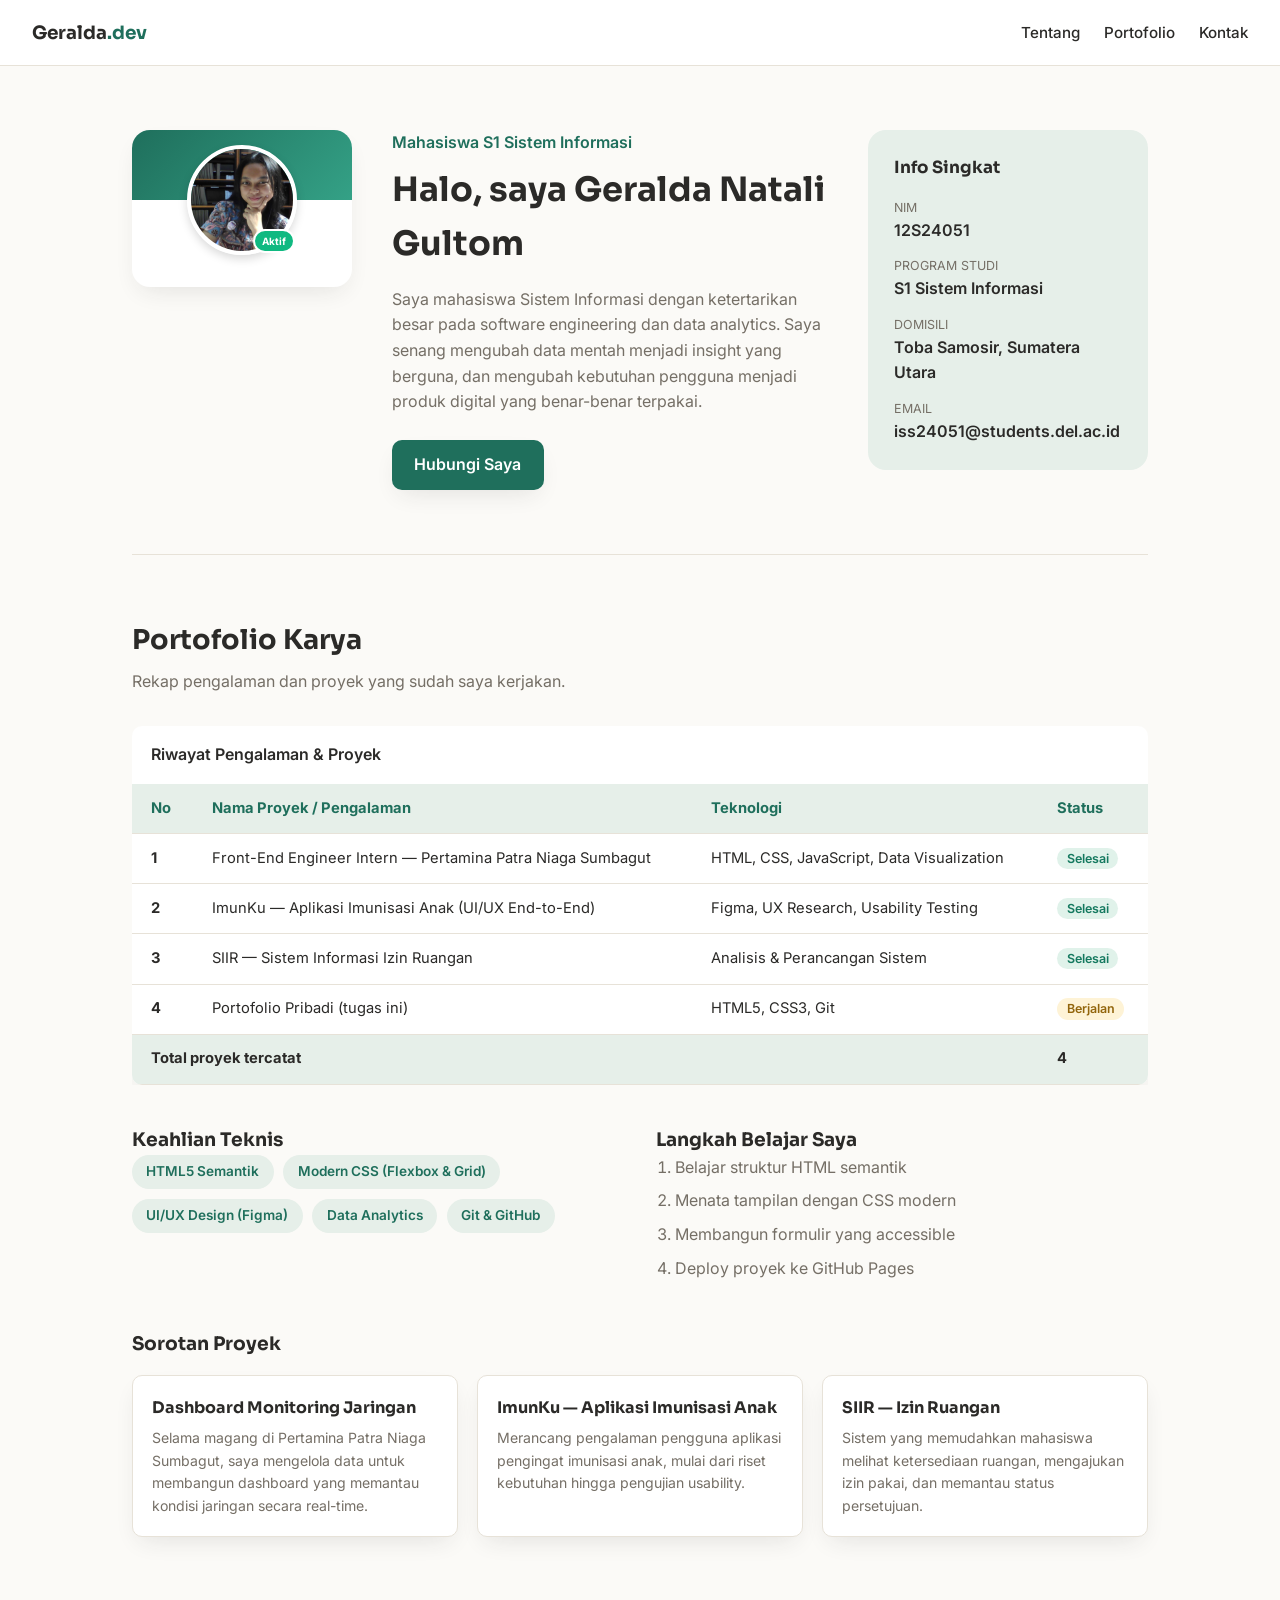
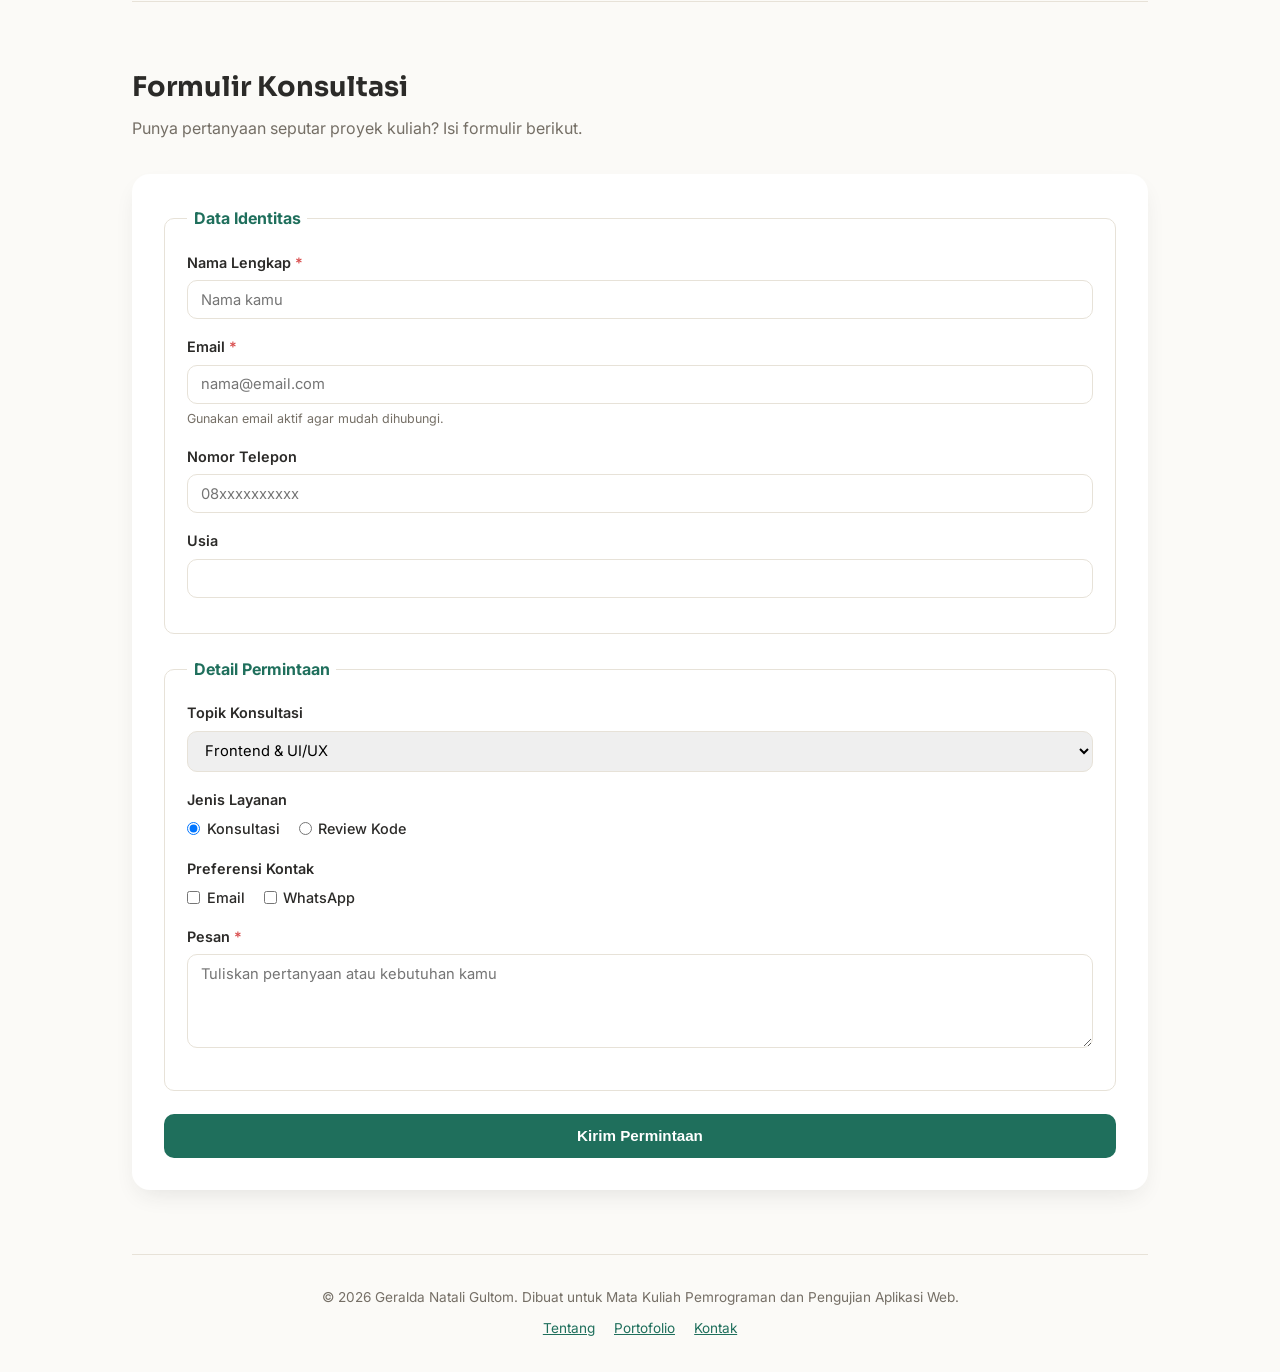
==== index.html @ 772a8c60 "feat: complete week 2 html5 and modern css assignment" ====
<!DOCTYPE html>
<html lang="id">
<head>
  <meta charset="UTF-8">
  <meta name="viewport" content="width=device-width, initial-scale=1.0">
  <title>Geralda Natali Gultom — Portofolio</title>
  <link rel="preconnect" href="https://fonts.googleapis.com">
  <link href="https://fonts.googleapis.com/css2?family=Sora:wght@600;700;800&family=Inter:wght@400;500;600&display=swap" rel="stylesheet">
  <link rel="stylesheet" href="style.css">
</head>
<body>

  <!-- ================= HEADER ================= -->
  <header class="site-header">
    <div class="logo">Geralda<span>.dev</span></div>
    <nav class="site-nav">
      <ul>
        <li><a href="#tentang">Tentang</a></li>
        <li><a href="#portofolio">Portofolio</a></li>
        <li><a href="#layanan">Kontak</a></li>
      </ul>
    </nav>
  </header>

  <main class="page">

    <!-- ================= SECTION 1: TENTANG SAYA ================= -->
    <section id="tentang" class="section section-about">

      <!-- KARTU FOTO PROFIL (gaya Lab 1, warna disamakan) -->
      <div class="about-photo">
        <div class="photo-banner"></div>
        <div class="avatar-wrap">
          <img src="foto-profil.jpg" alt="Foto Geralda Natali Gultom" class="avatar-img">
          <span class="status-badge">Aktif</span>
        </div>
      </div>

      <div class="about-text">
        <p class="eyebrow">Mahasiswa S1 Sistem Informasi</p>
        <h1>Halo, saya Geralda Natali Gultom</h1>
        <p class="lead">
          Saya mahasiswa Sistem Informasi dengan ketertarikan besar pada software engineering
          dan data analytics. Saya senang mengubah data mentah menjadi insight yang berguna,
          dan mengubah kebutuhan pengguna menjadi produk digital yang benar-benar terpakai.
        </p>
        <a href="#layanan" class="btn btn-primary">Hubungi Saya</a>
      </div>

      <!-- ASIDE: info singkat, berhubungan tidak langsung dengan konten utama -->
      <aside class="about-aside" aria-label="Info singkat">
        <h2>Info Singkat</h2>
        <dl class="info-list">
          <dt>NIM</dt>
          <dd>12S24051</dd>
          <dt>Program Studi</dt>
          <dd>S1 Sistem Informasi</dd>
          <dt>Domisili</dt>
          <dd>Toba Samosir, Sumatera Utara</dd>
          <dt>Email</dt>
          <dd>iss24051@students.del.ac.id</dd>
        </dl>
      </aside>
    </section>

    <!-- ================= SECTION 2: PORTOFOLIO KARYA ================= -->
    <section id="portofolio" class="section section-portfolio">
      <h2 class="section-title">Portofolio Karya</h2>
      <p class="section-desc">Rekap pengalaman dan proyek yang sudah saya kerjakan.</p>

      <!-- TABLE SEMANTIK: caption, thead, tbody, tfoot, scope -->
      <div class="table-wrap">
        <table class="data-table">
          <caption>Riwayat Pengalaman &amp; Proyek</caption>
          <thead>
            <tr>
              <th scope="col">No</th>
              <th scope="col">Nama Proyek / Pengalaman</th>
              <th scope="col">Teknologi</th>
              <th scope="col">Status</th>
            </tr>
          </thead>
          <tbody>
            <tr>
              <th scope="row">1</th>
              <td>Front-End Engineer Intern — Pertamina Patra Niaga Sumbagut</td>
              <td>HTML, CSS, JavaScript, Data Visualization</td>
              <td><span class="status status-done">Selesai</span></td>
            </tr>
            <tr>
              <th scope="row">2</th>
              <td>ImunKu — Aplikasi Imunisasi Anak (UI/UX End-to-End)</td>
              <td>Figma, UX Research, Usability Testing</td>
              <td><span class="status status-done">Selesai</span></td>
            </tr>
            <tr>
              <th scope="row">3</th>
              <td>SIIR — Sistem Informasi Izin Ruangan</td>
              <td>Analisis &amp; Perancangan Sistem</td>
              <td><span class="status status-done">Selesai</span></td>
            </tr>
            <tr>
              <th scope="row">4</th>
              <td>Portofolio Pribadi (tugas ini)</td>
              <td>HTML5, CSS3, Git</td>
              <td><span class="status status-progress">Berjalan</span></td>
            </tr>
          </tbody>
          <tfoot>
            <tr>
              <td colspan="3">Total proyek tercatat</td>
              <td>4</td>
            </tr>
          </tfoot>
        </table>
      </div>

      <div class="skills-grid">
        <div class="skills-block">
          <h3>Keahlian Teknis</h3>
          <!-- UL: daftar tanpa urutan -->
          <ul class="tag-list">
            <li>HTML5 Semantik</li>
            <li>Modern CSS (Flexbox &amp; Grid)</li>
            <li>UI/UX Design (Figma)</li>
            <li>Data Analytics</li>
            <li>Git &amp; GitHub</li>
          </ul>
        </div>
        <div class="skills-block">
          <h3>Langkah Belajar Saya</h3>
          <!-- OL: daftar berurutan -->
          <ol class="step-list">
            <li>Belajar struktur HTML semantik</li>
            <li>Menata tampilan dengan CSS modern</li>
            <li>Membangun formulir yang accessible</li>
            <li>Deploy proyek ke GitHub Pages</li>
          </ol>
        </div>
      </div>

      <!-- ARTICLE: setiap kartu adalah konten mandiri yang bisa berdiri sendiri -->
      <div class="highlights">
        <h3>Sorotan Proyek</h3>
        <div class="highlight-grid">
          <article class="highlight-card">
            <h4>Dashboard Monitoring Jaringan</h4>
            <p>Selama magang di Pertamina Patra Niaga Sumbagut, saya mengelola data untuk membangun dashboard yang memantau kondisi jaringan secara real-time.</p>
          </article>
          <article class="highlight-card">
            <h4>ImunKu — Aplikasi Imunisasi Anak</h4>
            <p>Merancang pengalaman pengguna aplikasi pengingat imunisasi anak, mulai dari riset kebutuhan hingga pengujian usability.</p>
          </article>
          <article class="highlight-card">
            <h4>SIIR — Izin Ruangan</h4>
            <p>Sistem yang memudahkan mahasiswa melihat ketersediaan ruangan, mengajukan izin pakai, dan memantau status persetujuan.</p>
          </article>
        </div>
      </div>
    </section>

    <!-- ================= SECTION 3: FORMULIR LAYANAN ================= -->
    <section id="layanan" class="section section-form">
      <h2 class="section-title">Formulir Konsultasi</h2>
      <p class="section-desc">Punya pertanyaan seputar proyek kuliah? Isi formulir berikut.</p>

      <form class="custom-form" action="#" method="POST">

        <fieldset class="form-fieldset">
          <legend>Data Identitas</legend>

          <div class="form-group">
            <label for="nama">Nama Lengkap <span class="req">*</span></label>
            <input type="text" id="nama" name="nama" required placeholder="Nama kamu">
          </div>

          <div class="form-group">
            <label for="email">Email <span class="req">*</span></label>
            <input type="email" id="email" name="email" required
                   aria-describedby="email-help" placeholder="nama@email.com">
            <small id="email-help" class="form-help">Gunakan email aktif agar mudah dihubungi.</small>
          </div>

          <div class="form-group">
            <label for="telepon">Nomor Telepon</label>
            <input type="tel" id="telepon" name="telepon" placeholder="08xxxxxxxxxx">
          </div>

          <div class="form-group">
            <label for="usia">Usia</label>
            <input type="number" id="usia" name="usia" min="15" max="60">
          </div>
        </fieldset>

        <fieldset class="form-fieldset">
          <legend>Detail Permintaan</legend>

          <div class="form-group">
            <label for="topik">Topik Konsultasi</label>
            <select id="topik" name="topik">
              <option value="frontend">Frontend &amp; UI/UX</option>
              <option value="backend">Backend</option>
              <option value="data">Data Analytics</option>
              <option value="lainnya">Lainnya</option>
            </select>
          </div>

          <div class="form-group">
            <span class="group-label" id="jenis-label">Jenis Layanan</span>
            <div class="radio-row" role="group" aria-labelledby="jenis-label">
              <div class="option-item">
                <input type="radio" id="jenis-konsultasi" name="jenis" value="konsultasi" checked>
                <label for="jenis-konsultasi">Konsultasi</label>
              </div>
              <div class="option-item">
                <input type="radio" id="jenis-review" name="jenis" value="review">
                <label for="jenis-review">Review Kode</label>
              </div>
            </div>
          </div>

          <div class="form-group">
            <span class="group-label" id="kontak-label">Preferensi Kontak</span>
            <div class="checkbox-row" role="group" aria-labelledby="kontak-label">
              <div class="option-item">
                <input type="checkbox" id="kontak-email" name="kontak" value="email">
                <label for="kontak-email">Email</label>
              </div>
              <div class="option-item">
                <input type="checkbox" id="kontak-wa" name="kontak" value="wa">
                <label for="kontak-wa">WhatsApp</label>
              </div>
            </div>
          </div>

          <div class="form-group">
            <label for="pesan">Pesan <span class="req">*</span></label>
            <textarea id="pesan" name="pesan" rows="4" required
                      placeholder="Tuliskan pertanyaan atau kebutuhan kamu"></textarea>
          </div>
        </fieldset>

        <button type="submit" class="btn-submit">Kirim Permintaan</button>
      </form>
    </section>

  </main>

  <!-- ================= FOOTER ================= -->
  <footer class="site-footer">
    <p>&copy; 2026 Geralda Natali Gultom. Dibuat untuk Mata Kuliah Pemrograman dan Pengujian Aplikasi Web.</p>
    <nav class="footer-nav" aria-label="Navigasi footer">
      <a href="#tentang">Tentang</a>
      <a href="#portofolio">Portofolio</a>
      <a href="#layanan">Kontak</a>
    </nav>
  </footer>

</body>
</html>
---- style.css ----
/*  1. UNIVERSAL RESET */
*, *::before, *::after {
  box-sizing: border-box;
  margin: 0;
  padding: 0;
}

:root {
  /* Palet 60-30-10 */
  --color-bg: #fbfaf7;
  --color-surface: #ffffff;
  --color-text: #2b2a28;
  --color-muted: #756f66;
  --color-border: #e7e2d8;
  --color-accent: #1f6f5c;
  --color-accent-soft: #e6efe9;
  --radius-lg: 18px;
  --radius-md: 10px;
  --shadow-soft: 0 10px 25px -8px rgba(43, 42, 40, 0.12);
}

html { scroll-behavior: smooth; }

body {
  font-family: "Inter", -apple-system, sans-serif;
  background: var(--color-bg);
  color: var(--color-text);
  line-height: 1.6;
}

h1, h2, h3, h4, .logo { font-family: "Sora", sans-serif; }
a { color: var(--color-accent); }

/*  2. HEADER & NAV */
.site-header {
  display: flex;
  justify-content: space-between;
  align-items: center;
  gap: 1rem;
  padding: 1.1rem 2rem;
  background: var(--color-surface);
  border-bottom: 1px solid var(--color-border);
  position: sticky;
  top: 0;
  z-index: 10;
}
.logo { font-weight: 700; font-size: 1.15rem; }
.logo span { color: var(--color-accent); }
.site-nav ul { list-style: none; display: flex; gap: 1.5rem; }
.site-nav a { text-decoration: none; color: var(--color-text); font-weight: 500; font-size: 0.95rem; }
.site-nav a:hover { color: var(--color-accent); }

/*  3. LAYOUT UMUM */
.page { max-width: 1080px; margin: 0 auto; padding: 0 2rem; }
.section { padding: 4rem 0; border-bottom: 1px solid var(--color-border); }
.section-title { font-size: 1.7rem; margin-bottom: 0.4rem; }
.section-desc { color: var(--color-muted); margin-bottom: 2rem; }
.eyebrow { color: var(--color-accent); font-weight: 600; margin-bottom: 0.5rem; }

/*  4. SECTION: TENTANG SAYA (Flexbox) */
.section-about { display: flex; gap: 2.5rem; align-items: flex-start; flex-wrap: wrap; }

.about-photo {
  flex: 0 0 220px;
  background: var(--color-surface);
  border-radius: var(--radius-lg);
  overflow: hidden;
  box-shadow: var(--shadow-soft);
  padding-bottom: 20px;
  text-align: center;
}
.photo-banner { height: 70px; background: linear-gradient(135deg, var(--color-accent) 0%, #34a186 100%); }
.avatar-wrap { position: relative; width: 110px; height: 110px; margin: -55px auto 12px auto; }
.avatar-img {
  width: 100%; height: 100%; border-radius: 50%;
  border: 4px solid #ffffff; object-fit: cover;
  box-shadow: 0 4px 10px rgba(0, 0, 0, 0.15);
}
.status-badge {
  position: absolute; bottom: 2px; right: 2px;
  background-color: #10b981; color: #ffffff;
  font-size: 10px; font-weight: 700; padding: 2px 7px;
  border-radius: 12px; border: 2px solid #ffffff;
}

.about-text { flex: 1 1 320px; }
.about-text h1 { font-size: 2.1rem; margin-bottom: 1rem; }
.lead { color: var(--color-muted); margin-bottom: 1.6rem; max-width: 60ch; }

.about-aside {
  flex: 0 1 280px;
  background: var(--color-accent-soft);
  border-radius: var(--radius-lg);
  padding: 1.6rem;
}
.about-aside h2 { font-size: 1.05rem; margin-bottom: 1rem; }
.info-list dt { font-size: 0.78rem; text-transform: uppercase; color: var(--color-muted); margin-top: 0.8rem; }
.info-list dd { font-weight: 600; }

.btn {
  display: inline-block;
  text-decoration: none;
  padding: 0.75rem 1.4rem;
  border-radius: var(--radius-md);
  font-weight: 600;
  transition: transform 0.2s ease, box-shadow 0.2s ease;
}
.btn-primary { background: var(--color-accent); color: #ffffff; box-shadow: var(--shadow-soft); }
.btn-primary:hover { transform: translateY(-2px); }

/*  5. SECTION: PORTOFOLIO (Table + Grid) */
.table-wrap { overflow-x: auto; margin-bottom: 2.5rem; }
.data-table {
  width: 100%;
  border-collapse: collapse;
  background: var(--color-surface);
  border-radius: var(--radius-md);
  overflow: hidden;
  box-shadow: var(--shadow-soft);
}
.data-table caption { text-align: left; font-weight: 600; padding: 1rem 1.2rem; background: var(--color-surface); }
.data-table th, .data-table td {
  padding: 0.8rem 1.2rem; text-align: left;
  border-bottom: 1px solid var(--color-border); font-size: 0.92rem;
}
.data-table thead th { background: var(--color-accent-soft); color: var(--color-accent); }
.data-table tfoot td { font-weight: 700; background: var(--color-accent-soft); }

.status { padding: 0.2rem 0.6rem; border-radius: 999px; font-size: 0.78rem; font-weight: 600; }
.status-done { background: #e0f2ea; color: #14795f; }
.status-progress { background: #fef3d6; color: #92650c; }

.skills-grid { display: grid; grid-template-columns: repeat(2, 1fr); gap: 2rem; }
.tag-list, .step-list { padding-left: 0; }
.tag-list { list-style: none; display: flex; flex-wrap: wrap; gap: 0.6rem; }
.tag-list li {
  background: var(--color-accent-soft); color: var(--color-accent);
  padding: 0.4rem 0.9rem; border-radius: 999px; font-size: 0.85rem; font-weight: 600;
}
.step-list { list-style: decimal; padding-left: 1.2rem; }
.step-list li { margin-bottom: 0.5rem; color: var(--color-muted); }

.highlights { margin-top: 2.5rem; }
.highlights h3 { margin-bottom: 1rem; }
.highlight-grid { display: grid; grid-template-columns: repeat(3, 1fr); gap: 1.2rem; }
.highlight-card {
  background: var(--color-surface);
  border: 1px solid var(--color-border);
  border-radius: var(--radius-md);
  padding: 1.2rem;
  box-shadow: var(--shadow-soft);
  transition: transform 0.2s ease;
}
.highlight-card:hover { transform: translateY(-3px); }
.highlight-card h4 { margin-bottom: 0.4rem; font-size: 1rem; }
.highlight-card p { color: var(--color-muted); font-size: 0.88rem; }

/*  6. SECTION: FORMULIR */
.custom-form {
  background: var(--color-surface);
  border-radius: var(--radius-lg);
  padding: 2rem;
  box-shadow: var(--shadow-soft);
}
.form-fieldset { border: 1px solid var(--color-border); border-radius: var(--radius-md); padding: 1.2rem 1.4rem; margin-bottom: 1.4rem; }
.form-fieldset legend { font-weight: 700; color: var(--color-accent); padding: 0 0.4rem; }
.form-group { margin-bottom: 1rem; }
.form-group label, .group-label { display: block; font-weight: 600; font-size: 0.9rem; margin-bottom: 0.4rem; }
.req { color: #d94f4f; }

input[type="text"], input[type="email"], input[type="tel"],
input[type="number"], select, textarea {
  width: 100%; padding: 0.6rem 0.8rem;
  border: 1.5px solid var(--color-border); border-radius: var(--radius-md);
  font-size: 0.92rem; font-family: inherit;
  transition: border-color 0.2s, box-shadow 0.2s;
}
input:focus, select:focus, textarea:focus {
  outline: none; border-color: var(--color-accent);
  box-shadow: 0 0 0 3px rgba(31, 111, 92, 0.18);
}
.form-help { display: block; font-size: 0.78rem; color: var(--color-muted); margin-top: 0.3rem; }
.radio-row, .checkbox-row { display: flex; gap: 1.2rem; flex-wrap: wrap; }
.option-item { display: flex; align-items: center; gap: 0.4rem; }
.option-item label { margin-bottom: 0; font-weight: 500; }

.btn-submit {
  width: 100%; background: var(--color-accent); color: #ffffff; border: none;
  padding: 0.85rem; border-radius: var(--radius-md); font-weight: 700; font-size: 0.95rem;
  cursor: pointer; transition: background 0.2s ease;
}
.btn-submit:hover { background: #17594a; }

/* 7. FOOTER */
.site-footer { padding: 2rem; text-align: center; color: var(--color-muted); font-size: 0.85rem; }
.footer-nav { margin-top: 0.6rem; display: flex; justify-content: center; gap: 1.2rem; }

/* 
   8. RESPONSIVE */
@media (max-width: 768px) {
  .site-header { flex-direction: column; gap: 0.8rem; }
  .section-about { flex-direction: column; }
  .about-photo { flex: 0 0 auto; width: 100%; max-width: 260px; }
  .skills-grid { grid-template-columns: 1fr; }
  .highlight-grid { grid-template-columns: 1fr; }
  .page { padding: 0 1.2rem; }
  .about-text h1 { font-size: 1.8rem; }
}
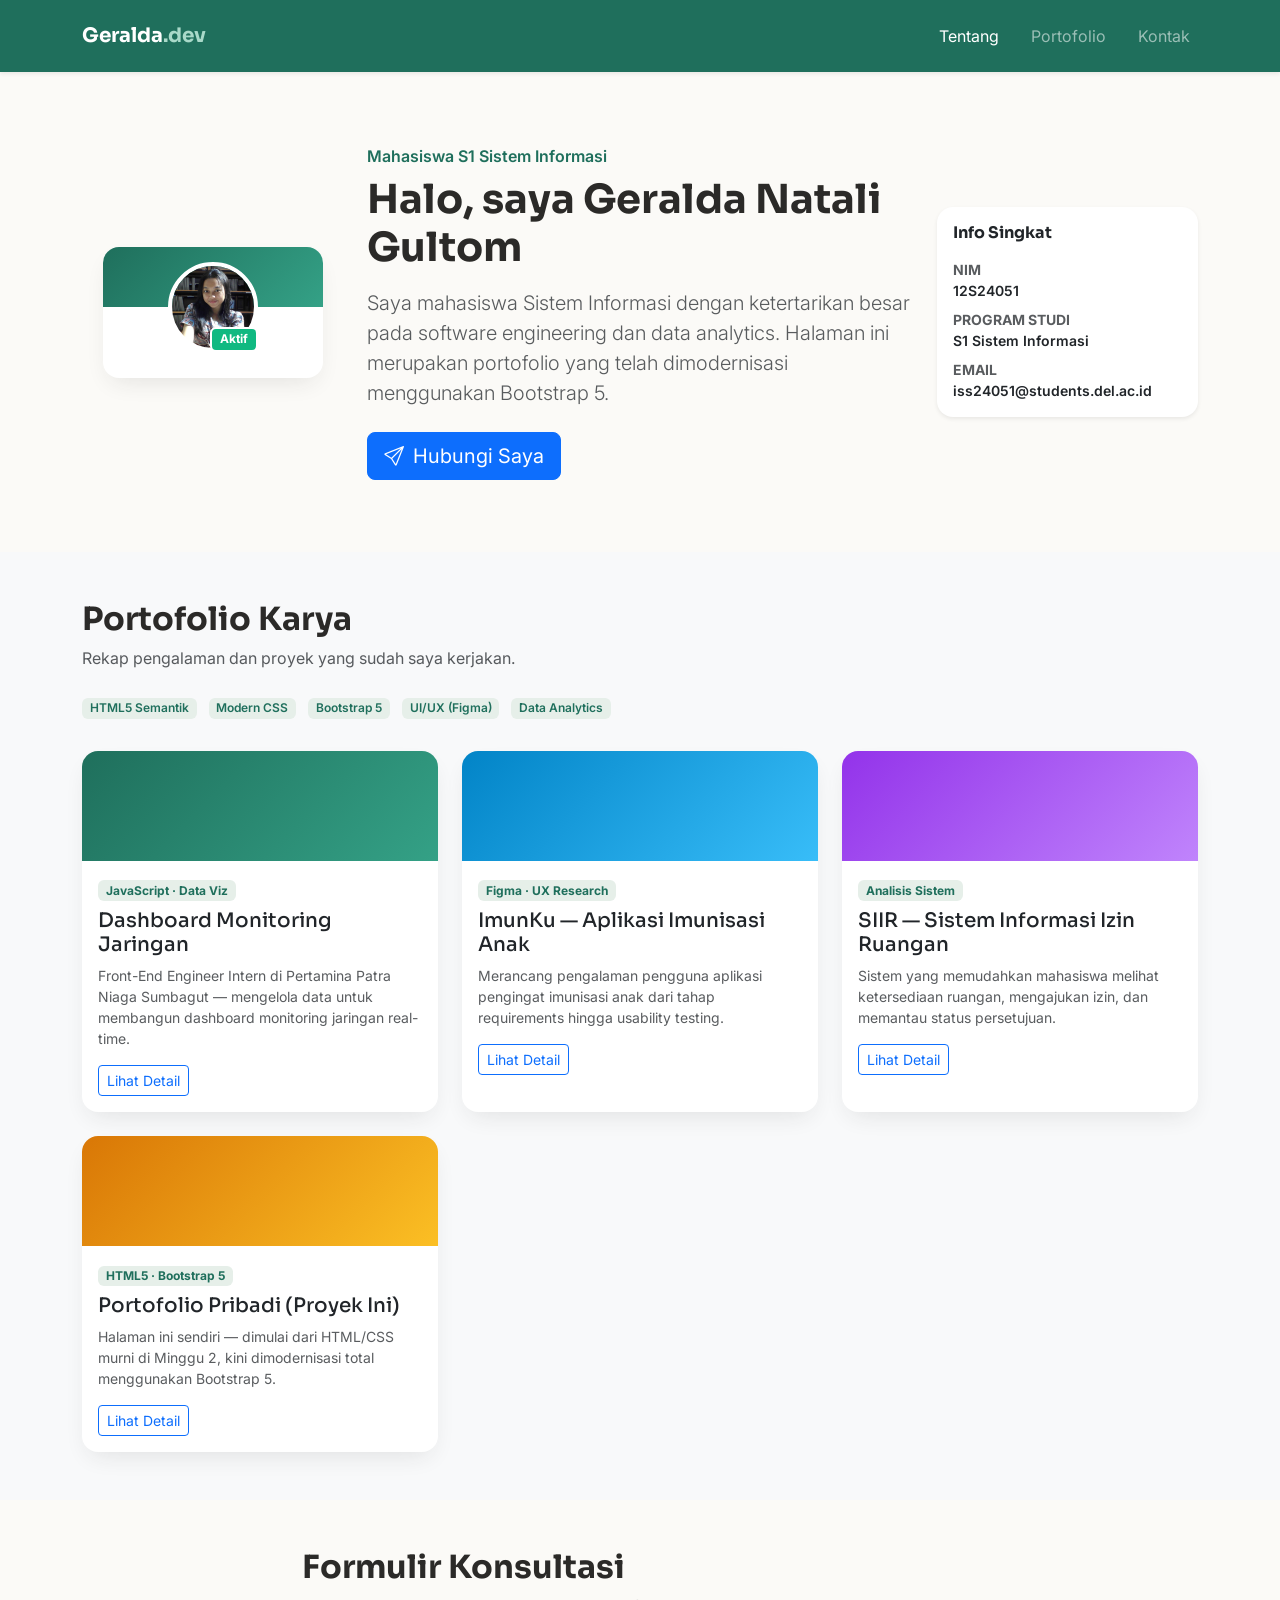
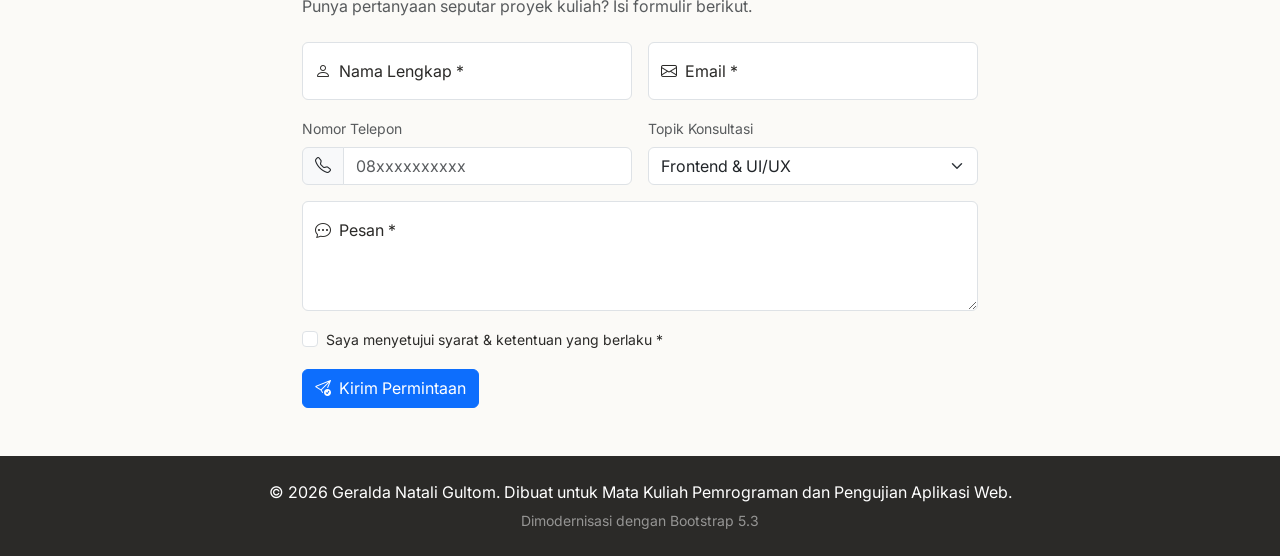
==== commit e77fc7a9: "feat(week3): refactor portfolio to bootstrap 5 grid and modern components" ====
--- a/index.html
+++ b/index.html
@@ -4,257 +4,331 @@
   <meta charset="UTF-8">
   <meta name="viewport" content="width=device-width, initial-scale=1.0">
   <title>Geralda Natali Gultom — Portofolio</title>
+
   <link rel="preconnect" href="https://fonts.googleapis.com">
   <link href="https://fonts.googleapis.com/css2?family=Sora:wght@600;700;800&family=Inter:wght@400;500;600&display=swap" rel="stylesheet">
+
+  <!-- Bootstrap 5.3.3 CSS -->
+  <link href="https://cdn.jsdelivr.net/npm/bootstrap@5.3.3/dist/css/bootstrap.min.css" rel="stylesheet">
+  <!-- Bootstrap Icons -->
+  <link rel="stylesheet" href="https://cdn.jsdelivr.net/npm/bootstrap-icons@1.11.3/font/bootstrap-icons.min.css">
+
+  <!-- Custom CSS dimuat SETELAH Bootstrap -->
   <link rel="stylesheet" href="style.css">
 </head>
 <body>
 
-  <!-- ================= HEADER ================= -->
-  <header class="site-header">
-    <div class="logo">Geralda<span>.dev</span></div>
-    <nav class="site-nav">
-      <ul>
-        <li><a href="#tentang">Tentang</a></li>
-        <li><a href="#portofolio">Portofolio</a></li>
-        <li><a href="#layanan">Kontak</a></li>
-      </ul>
+  <!--  HEADER + NAVBAR  -->
+  <header>
+    <nav class="navbar navbar-expand-lg navbar-dark sticky-top shadow-sm py-3 navbar-custom">
+      <div class="container">
+        <a class="navbar-brand fw-bold" href="#tentang">Geralda<span class="text-accent-light">.dev</span></a>
+        <button class="navbar-toggler border-0" type="button" data-bs-toggle="collapse" data-bs-target="#mainNavbar">
+          <span class="navbar-toggler-icon"></span>
+        </button>
+        <div class="collapse navbar-collapse" id="mainNavbar">
+          <ul class="navbar-nav ms-auto gap-lg-3">
+            <li class="nav-item"><a class="nav-link active" href="#tentang">Tentang</a></li>
+            <li class="nav-item"><a class="nav-link" href="#portofolio">Portofolio</a></li>
+            <li class="nav-item"><a class="nav-link" href="#layanan">Kontak</a></li>
+          </ul>
+        </div>
+      </div>
     </nav>
   </header>
 
-  <main class="page">
-
-    <!-- ================= SECTION 1: TENTANG SAYA ================= -->
-    <section id="tentang" class="section section-about">
-
-      <!-- KARTU FOTO PROFIL (gaya Lab 1, warna disamakan) -->
-      <div class="about-photo">
-        <div class="photo-banner"></div>
-        <div class="avatar-wrap">
-          <img src="foto-profil.jpg" alt="Foto Geralda Natali Gultom" class="avatar-img">
-          <span class="status-badge">Aktif</span>
-        </div>
-      </div>
-
-      <div class="about-text">
-        <p class="eyebrow">Mahasiswa S1 Sistem Informasi</p>
-        <h1>Halo, saya Geralda Natali Gultom</h1>
-        <p class="lead">
-          Saya mahasiswa Sistem Informasi dengan ketertarikan besar pada software engineering
-          dan data analytics. Saya senang mengubah data mentah menjadi insight yang berguna,
-          dan mengubah kebutuhan pengguna menjadi produk digital yang benar-benar terpakai.
-        </p>
-        <a href="#layanan" class="btn btn-primary">Hubungi Saya</a>
-      </div>
-
-      <!-- ASIDE: info singkat, berhubungan tidak langsung dengan konten utama -->
-      <aside class="about-aside" aria-label="Info singkat">
-        <h2>Info Singkat</h2>
-        <dl class="info-list">
-          <dt>NIM</dt>
-          <dd>12S24051</dd>
-          <dt>Program Studi</dt>
-          <dd>S1 Sistem Informasi</dd>
-          <dt>Domisili</dt>
-          <dd>Toba Samosir, Sumatera Utara</dd>
-          <dt>Email</dt>
-          <dd>iss24051@students.del.ac.id</dd>
-        </dl>
-      </aside>
+  <main>
+    <!--  HERO / TENTANG SAYA  -->
+    <section id="tentang" class="hero-section py-5">
+      <div class="container py-4">
+        <div class="row align-items-center g-4">
+
+          <div class="col-lg-3 text-center">
+            <div class="profile-photo-card mx-auto">
+              <div class="photo-banner"></div>
+              <div class="avatar-wrap mx-auto">
+                <img src="foto-profil.jpg" alt="Foto Geralda Natali Gultom" class="avatar-img">
+                <span class="badge status-badge">Aktif</span>
+              </div>
+            </div>
+          </div>
+
+          <div class="col-lg-6">
+            <p class="eyebrow fw-semibold mb-2">Mahasiswa S1 Sistem Informasi</p>
+            <h1 class="display-6 fw-bold mb-3">Halo, saya Geralda Natali Gultom</h1>
+            <p class="lead text-muted mb-4">
+              Saya mahasiswa Sistem Informasi dengan ketertarikan besar pada software engineering
+              dan data analytics. Halaman ini merupakan portofolio yang telah dimodernisasi
+              menggunakan Bootstrap 5.
+            </p>
+            <a href="#layanan" class="btn btn-primary btn-lg">
+              <i class="bi bi-send me-1"></i> Hubungi Saya
+            </a>
+          </div>
+
+          <div class="col-lg-3">
+            <aside class="card border-0 shadow-sm info-card" aria-label="Info singkat">
+              <div class="card-body">
+                <h2 class="h6 fw-bold mb-3">Info Singkat</h2>
+                <dl class="mb-0 small">
+                  <dt class="text-muted text-uppercase">NIM</dt>
+                  <dd class="fw-semibold">12S24051</dd>
+                  <dt class="text-muted text-uppercase mt-2">Program Studi</dt>
+                  <dd class="fw-semibold">S1 Sistem Informasi</dd>
+                  <dt class="text-muted text-uppercase mt-2">Email</dt>
+                  <dd class="fw-semibold mb-0">iss24051@students.del.ac.id</dd>
+                </dl>
+              </div>
+            </aside>
+          </div>
+
+        </div>
+      </div>
     </section>
 
-    <!-- ================= SECTION 2: PORTOFOLIO KARYA ================= -->
-    <section id="portofolio" class="section section-portfolio">
-      <h2 class="section-title">Portofolio Karya</h2>
-      <p class="section-desc">Rekap pengalaman dan proyek yang sudah saya kerjakan.</p>
-
-      <!-- TABLE SEMANTIK: caption, thead, tbody, tfoot, scope -->
-      <div class="table-wrap">
-        <table class="data-table">
-          <caption>Riwayat Pengalaman &amp; Proyek</caption>
-          <thead>
-            <tr>
-              <th scope="col">No</th>
-              <th scope="col">Nama Proyek / Pengalaman</th>
-              <th scope="col">Teknologi</th>
-              <th scope="col">Status</th>
-            </tr>
-          </thead>
-          <tbody>
-            <tr>
-              <th scope="row">1</th>
-              <td>Front-End Engineer Intern — Pertamina Patra Niaga Sumbagut</td>
-              <td>HTML, CSS, JavaScript, Data Visualization</td>
-              <td><span class="status status-done">Selesai</span></td>
-            </tr>
-            <tr>
-              <th scope="row">2</th>
-              <td>ImunKu — Aplikasi Imunisasi Anak (UI/UX End-to-End)</td>
-              <td>Figma, UX Research, Usability Testing</td>
-              <td><span class="status status-done">Selesai</span></td>
-            </tr>
-            <tr>
-              <th scope="row">3</th>
-              <td>SIIR — Sistem Informasi Izin Ruangan</td>
-              <td>Analisis &amp; Perancangan Sistem</td>
-              <td><span class="status status-done">Selesai</span></td>
-            </tr>
-            <tr>
-              <th scope="row">4</th>
-              <td>Portofolio Pribadi (tugas ini)</td>
-              <td>HTML5, CSS3, Git</td>
-              <td><span class="status status-progress">Berjalan</span></td>
-            </tr>
-          </tbody>
-          <tfoot>
-            <tr>
-              <td colspan="3">Total proyek tercatat</td>
-              <td>4</td>
-            </tr>
-          </tfoot>
-        </table>
-      </div>
-
-      <div class="skills-grid">
-        <div class="skills-block">
-          <h3>Keahlian Teknis</h3>
-          <!-- UL: daftar tanpa urutan -->
-          <ul class="tag-list">
-            <li>HTML5 Semantik</li>
-            <li>Modern CSS (Flexbox &amp; Grid)</li>
-            <li>UI/UX Design (Figma)</li>
-            <li>Data Analytics</li>
-            <li>Git &amp; GitHub</li>
-          </ul>
-        </div>
-        <div class="skills-block">
-          <h3>Langkah Belajar Saya</h3>
-          <!-- OL: daftar berurutan -->
-          <ol class="step-list">
-            <li>Belajar struktur HTML semantik</li>
-            <li>Menata tampilan dengan CSS modern</li>
-            <li>Membangun formulir yang accessible</li>
-            <li>Deploy proyek ke GitHub Pages</li>
-          </ol>
-        </div>
-      </div>
-
-      <!-- ARTICLE: setiap kartu adalah konten mandiri yang bisa berdiri sendiri -->
-      <div class="highlights">
-        <h3>Sorotan Proyek</h3>
-        <div class="highlight-grid">
-          <article class="highlight-card">
-            <h4>Dashboard Monitoring Jaringan</h4>
-            <p>Selama magang di Pertamina Patra Niaga Sumbagut, saya mengelola data untuk membangun dashboard yang memantau kondisi jaringan secara real-time.</p>
+    <!--  PORTOFOLIO: GRID + MODAL  -->
+    <section id="portofolio" class="py-5 bg-light">
+      <div class="container">
+        <h2 class="fw-bold">Portofolio Karya</h2>
+        <p class="text-muted mb-4">Rekap pengalaman dan proyek yang sudah saya kerjakan.</p>
+
+        <ul class="list-inline mb-4">
+          <li class="list-inline-item badge skill-badge mb-2">HTML5 Semantik</li>
+          <li class="list-inline-item badge skill-badge mb-2">Modern CSS</li>
+          <li class="list-inline-item badge skill-badge mb-2">Bootstrap 5</li>
+          <li class="list-inline-item badge skill-badge mb-2">UI/UX (Figma)</li>
+          <li class="list-inline-item badge skill-badge mb-2">Data Analytics</li>
+        </ul>
+
+        <div class="row row-cols-1 row-cols-md-2 row-cols-lg-3 g-4">
+
+          <article class="col">
+            <div class="card h-100 project-card">
+              <div class="card-banner banner-1"></div>
+              <div class="card-body">
+                <span class="badge tech-badge mb-2">JavaScript · Data Viz</span>
+                <h3 class="h5 card-title">Dashboard Monitoring Jaringan</h3>
+                <p class="card-text text-muted small">
+                  Front-End Engineer Intern di Pertamina Patra Niaga Sumbagut — mengelola data
+                  untuk membangun dashboard monitoring jaringan real-time.
+                </p>
+                <button class="btn btn-outline-primary btn-sm" data-bs-toggle="modal" data-bs-target="#modalProyek1">
+                  Lihat Detail
+                </button>
+              </div>
+            </div>
           </article>
-          <article class="highlight-card">
-            <h4>ImunKu — Aplikasi Imunisasi Anak</h4>
-            <p>Merancang pengalaman pengguna aplikasi pengingat imunisasi anak, mulai dari riset kebutuhan hingga pengujian usability.</p>
+
+          <article class="col">
+            <div class="card h-100 project-card">
+              <div class="card-banner banner-2"></div>
+              <div class="card-body">
+                <span class="badge tech-badge mb-2">Figma · UX Research</span>
+                <h3 class="h5 card-title">ImunKu — Aplikasi Imunisasi Anak</h3>
+                <p class="card-text text-muted small">
+                  Merancang pengalaman pengguna aplikasi pengingat imunisasi anak dari tahap
+                  requirements hingga usability testing.
+                </p>
+                <button class="btn btn-outline-primary btn-sm" data-bs-toggle="modal" data-bs-target="#modalProyek2">
+                  Lihat Detail
+                </button>
+              </div>
+            </div>
           </article>
-          <article class="highlight-card">
-            <h4>SIIR — Izin Ruangan</h4>
-            <p>Sistem yang memudahkan mahasiswa melihat ketersediaan ruangan, mengajukan izin pakai, dan memantau status persetujuan.</p>
+
+          <article class="col">
+            <div class="card h-100 project-card">
+              <div class="card-banner banner-3"></div>
+              <div class="card-body">
+                <span class="badge tech-badge mb-2">Analisis Sistem</span>
+                <h3 class="h5 card-title">SIIR — Sistem Informasi Izin Ruangan</h3>
+                <p class="card-text text-muted small">
+                  Sistem yang memudahkan mahasiswa melihat ketersediaan ruangan, mengajukan izin,
+                  dan memantau status persetujuan.
+                </p>
+                <button class="btn btn-outline-primary btn-sm" data-bs-toggle="modal" data-bs-target="#modalProyek3">
+                  Lihat Detail
+                </button>
+              </div>
+            </div>
           </article>
+
+          <article class="col">
+            <div class="card h-100 project-card">
+              <div class="card-banner banner-4"></div>
+              <div class="card-body">
+                <span class="badge tech-badge mb-2">HTML5 · Bootstrap 5</span>
+                <h3 class="h5 card-title">Portofolio Pribadi (Proyek Ini)</h3>
+                <p class="card-text text-muted small">
+                  Halaman ini sendiri — dimulai dari HTML/CSS murni di Minggu 2, kini
+                  dimodernisasi total menggunakan Bootstrap 5.
+                </p>
+                <button class="btn btn-outline-primary btn-sm" data-bs-toggle="modal" data-bs-target="#modalProyek4">
+                  Lihat Detail
+                </button>
+              </div>
+            </div>
+          </article>
+
+        </div>
+      </div>
+
+      <!-- ===== MODALS ===== -->
+      <div class="modal fade" id="modalProyek1" tabindex="-1">
+        <div class="modal-dialog modal-dialog-centered">
+          <div class="modal-content">
+            <div class="modal-header">
+              <h5 class="modal-title fw-bold">Dashboard Monitoring Jaringan</h5>
+              <button type="button" class="btn-close" data-bs-dismiss="modal"></button>
+            </div>
+            <div class="modal-body">
+              <p>Selama magang di Pertamina Patra Niaga Sumbagut, saya bertanggung jawab mengelola
+              dan membersihkan data jaringan, kemudian memvisualisasikannya menjadi dashboard
+              monitoring yang membantu tim memantau kondisi jaringan secara real-time.</p>
+              <p class="mb-0"><strong>Teknologi:</strong> HTML, CSS, JavaScript, Data Visualization</p>
+            </div>
+          </div>
+        </div>
+      </div>
+
+      <div class="modal fade" id="modalProyek2" tabindex="-1">
+        <div class="modal-dialog modal-dialog-centered">
+          <div class="modal-content">
+            <div class="modal-header">
+              <h5 class="modal-title fw-bold">ImunKu — Aplikasi Imunisasi Anak</h5>
+              <button type="button" class="btn-close" data-bs-dismiss="modal"></button>
+            </div>
+            <div class="modal-body">
+              <p>Proyek UI/UX end-to-end untuk aplikasi pengingat jadwal imunisasi anak. Saya
+              terlibat mulai dari riset kebutuhan pengguna, membuat wireframe dan prototipe di
+              Figma, hingga melakukan usability testing dengan calon pengguna.</p>
+              <p class="mb-0"><strong>Teknologi:</strong> Figma, UX Research, Usability Testing</p>
+            </div>
+          </div>
+        </div>
+      </div>
+
+      <div class="modal fade" id="modalProyek3" tabindex="-1">
+        <div class="modal-dialog modal-dialog-centered">
+          <div class="modal-content">
+            <div class="modal-header">
+              <h5 class="modal-title fw-bold">SIIR — Sistem Informasi Izin Ruangan</h5>
+              <button type="button" class="btn-close" data-bs-dismiss="modal"></button>
+            </div>
+            <div class="modal-body">
+              <p>Sistem informasi yang saya rancang untuk memudahkan mahasiswa melihat
+              ketersediaan ruangan kampus secara real-time, mengajukan izin pemakaian, serta
+              memantau status persetujuan permohonan tersebut.</p>
+              <p class="mb-0"><strong>Fokus:</strong> Analisis & Perancangan Sistem</p>
+            </div>
+          </div>
+        </div>
+      </div>
+
+      <div class="modal fade" id="modalProyek4" tabindex="-1">
+        <div class="modal-dialog modal-dialog-centered">
+          <div class="modal-content">
+            <div class="modal-header">
+              <h5 class="modal-title fw-bold">Portofolio Pribadi</h5>
+              <button type="button" class="btn-close" data-bs-dismiss="modal"></button>
+            </div>
+            <div class="modal-body">
+              <p>Halaman portofolio ini dibangun secara bertahap: Minggu 2 menggunakan HTML5
+              semantik dan CSS murni, kemudian di Minggu 3 direfaktor menggunakan Bootstrap 5
+              dengan custom CSS overrides untuk mempertahankan identitas visual pribadi.</p>
+              <p class="mb-0"><strong>Teknologi:</strong> HTML5, CSS3, Bootstrap 5, Git, GitHub Pages</p>
+            </div>
+          </div>
         </div>
       </div>
     </section>
 
-    <!-- ================= SECTION 3: FORMULIR LAYANAN ================= -->
-    <section id="layanan" class="section section-form">
-      <h2 class="section-title">Formulir Konsultasi</h2>
-      <p class="section-desc">Punya pertanyaan seputar proyek kuliah? Isi formulir berikut.</p>
-
-      <form class="custom-form" action="#" method="POST">
-
-        <fieldset class="form-fieldset">
-          <legend>Data Identitas</legend>
-
-          <div class="form-group">
-            <label for="nama">Nama Lengkap <span class="req">*</span></label>
-            <input type="text" id="nama" name="nama" required placeholder="Nama kamu">
-          </div>
-
-          <div class="form-group">
-            <label for="email">Email <span class="req">*</span></label>
-            <input type="email" id="email" name="email" required
-                   aria-describedby="email-help" placeholder="nama@email.com">
-            <small id="email-help" class="form-help">Gunakan email aktif agar mudah dihubungi.</small>
-          </div>
-
-          <div class="form-group">
-            <label for="telepon">Nomor Telepon</label>
-            <input type="tel" id="telepon" name="telepon" placeholder="08xxxxxxxxxx">
-          </div>
-
-          <div class="form-group">
-            <label for="usia">Usia</label>
-            <input type="number" id="usia" name="usia" min="15" max="60">
-          </div>
-        </fieldset>
-
-        <fieldset class="form-fieldset">
-          <legend>Detail Permintaan</legend>
-
-          <div class="form-group">
-            <label for="topik">Topik Konsultasi</label>
-            <select id="topik" name="topik">
-              <option value="frontend">Frontend &amp; UI/UX</option>
-              <option value="backend">Backend</option>
-              <option value="data">Data Analytics</option>
-              <option value="lainnya">Lainnya</option>
-            </select>
-          </div>
-
-          <div class="form-group">
-            <span class="group-label" id="jenis-label">Jenis Layanan</span>
-            <div class="radio-row" role="group" aria-labelledby="jenis-label">
-              <div class="option-item">
-                <input type="radio" id="jenis-konsultasi" name="jenis" value="konsultasi" checked>
-                <label for="jenis-konsultasi">Konsultasi</label>
-              </div>
-              <div class="option-item">
-                <input type="radio" id="jenis-review" name="jenis" value="review">
-                <label for="jenis-review">Review Kode</label>
-              </div>
-            </div>
-          </div>
-
-          <div class="form-group">
-            <span class="group-label" id="kontak-label">Preferensi Kontak</span>
-            <div class="checkbox-row" role="group" aria-labelledby="kontak-label">
-              <div class="option-item">
-                <input type="checkbox" id="kontak-email" name="kontak" value="email">
-                <label for="kontak-email">Email</label>
-              </div>
-              <div class="option-item">
-                <input type="checkbox" id="kontak-wa" name="kontak" value="wa">
-                <label for="kontak-wa">WhatsApp</label>
-              </div>
-            </div>
-          </div>
-
-          <div class="form-group">
-            <label for="pesan">Pesan <span class="req">*</span></label>
-            <textarea id="pesan" name="pesan" rows="4" required
-                      placeholder="Tuliskan pertanyaan atau kebutuhan kamu"></textarea>
-          </div>
-        </fieldset>
-
-        <button type="submit" class="btn-submit">Kirim Permintaan</button>
-      </form>
+    <!--  FORMULIR LAYANAN  -->
+    <section id="layanan" class="py-5">
+      <div class="container" style="max-width: 700px;">
+        <h2 class="fw-bold">Formulir Konsultasi</h2>
+        <p class="text-muted mb-4">Punya pertanyaan seputar proyek kuliah? Isi formulir berikut.</p>
+
+        <form class="needs-validation" novalidate id="consultForm">
+          <div class="row g-3">
+            <div class="col-md-6">
+              <div class="form-floating">
+                <input type="text" class="form-control" id="floatingNama" placeholder="Nama" required>
+                <label for="floatingNama"><i class="bi bi-person me-1"></i> Nama Lengkap *</label>
+                <div class="invalid-feedback">Nama wajib diisi.</div>
+              </div>
+            </div>
+            <div class="col-md-6">
+              <div class="form-floating">
+                <input type="email" class="form-control" id="floatingEmail" placeholder="nama@email.com" required>
+                <label for="floatingEmail"><i class="bi bi-envelope me-1"></i> Email *</label>
+                <div class="invalid-feedback">Masukkan alamat email yang valid.</div>
+              </div>
+            </div>
+
+            <div class="col-md-6">
+              <label for="teleponInput" class="form-label small text-muted">Nomor Telepon</label>
+              <div class="input-group">
+                <span class="input-group-text"><i class="bi bi-telephone"></i></span>
+                <input type="tel" class="form-control" id="teleponInput" placeholder="08xxxxxxxxxx">
+              </div>
+            </div>
+
+            <div class="col-md-6">
+              <label for="kategoriSelect" class="form-label small text-muted">Topik Konsultasi</label>
+              <select class="form-select" id="kategoriSelect">
+                <option selected>Frontend & UI/UX</option>
+                <option>Backend</option>
+                <option>Data Analytics</option>
+              </select>
+            </div>
+
+            <div class="col-12">
+              <div class="form-floating">
+                <textarea class="form-control" id="floatingPesan" style="height: 110px" placeholder="Pesan" required></textarea>
+                <label for="floatingPesan"><i class="bi bi-chat-dots me-1"></i> Pesan *</label>
+                <div class="invalid-feedback">Pesan tidak boleh kosong.</div>
+              </div>
+            </div>
+
+            <div class="col-12">
+              <div class="form-check">
+                <input class="form-check-input" type="checkbox" id="agreeCheck" required>
+                <label class="form-check-label small" for="agreeCheck">
+                  Saya menyetujui syarat & ketentuan yang berlaku *
+                </label>
+                <div class="invalid-feedback">Anda harus menyetujui syarat & ketentuan.</div>
+              </div>
+            </div>
+
+            <div class="col-12">
+              <button class="btn btn-primary" type="submit">
+                <i class="bi bi-send-check me-1"></i> Kirim Permintaan
+              </button>
+            </div>
+          </div>
+        </form>
+      </div>
     </section>
-
   </main>
 
-  <!-- ================= FOOTER ================= -->
-  <footer class="site-footer">
-    <p>&copy; 2026 Geralda Natali Gultom. Dibuat untuk Mata Kuliah Pemrograman dan Pengujian Aplikasi Web.</p>
-    <nav class="footer-nav" aria-label="Navigasi footer">
-      <a href="#tentang">Tentang</a>
-      <a href="#portofolio">Portofolio</a>
-      <a href="#layanan">Kontak</a>
-    </nav>
+  <!--  FOOTER  -->
+  <footer class="text-center py-4 footer-custom">
+    <p class="mb-1">&copy; 2026 Geralda Natali Gultom. Dibuat untuk Mata Kuliah Pemrograman dan Pengujian Aplikasi Web.</p>
+    <small class="text-white-50">Dimodernisasi dengan Bootstrap 5.3</small>
   </footer>
 
+  <script src="https://cdn.jsdelivr.net/npm/bootstrap@5.3.3/dist/js/bootstrap.bundle.min.js"></script>
+  <script>
+    // Aktifkan validasi visual Bootstrap saat form disubmit
+    const form = document.getElementById('consultForm');
+    form.addEventListener('submit', function (event) {
+      if (!form.checkValidity()) {
+        event.preventDefault();
+        event.stopPropagation();
+      }
+      form.classList.add('was-validated');
+    }, false);
+  </script>
 </body>
 </html>
--- a/style.css
+++ b/style.css
@@ -1,208 +1,100 @@
-/*  1. UNIVERSAL RESET */
-*, *::before, *::after {
-  box-sizing: border-box;
-  margin: 0;
-  padding: 0;
-}
-
+/* =========================================================
+   CUSTOM CSS OVERRIDES & THEMING
+   Minimal 6 variabel CSS di :root — di sini ada 8
+   ========================================================= */
 :root {
-  /* Palet 60-30-10 */
   --color-bg: #fbfaf7;
   --color-surface: #ffffff;
   --color-text: #2b2a28;
-  --color-muted: #756f66;
-  --color-border: #e7e2d8;
+  --color-muted: #6b6b6b;
   --color-accent: #1f6f5c;
   --color-accent-soft: #e6efe9;
-  --radius-lg: 18px;
-  --radius-md: 10px;
+  --radius-lg: 16px;
   --shadow-soft: 0 10px 25px -8px rgba(43, 42, 40, 0.12);
+
+  /* Retheme warna utama Bootstrap TANPA !important */
+  --bs-primary: #1f6f5c;
+  --bs-primary-rgb: 31, 111, 92;
+  --bs-body-font-family: "Inter", sans-serif;
 }
 
-html { scroll-behavior: smooth; }
-
 body {
-  font-family: "Inter", -apple-system, sans-serif;
-  background: var(--color-bg);
+  background-color: var(--color-bg);
   color: var(--color-text);
-  line-height: 1.6;
 }
 
-h1, h2, h3, h4, .logo { font-family: "Sora", sans-serif; }
-a { color: var(--color-accent); }
+h1, h2, h3, .navbar-brand, .modal-title {
+  font-family: "Sora", sans-serif;
+}
 
-/*  2. HEADER & NAV */
-.site-header {
-  display: flex;
-  justify-content: space-between;
-  align-items: center;
-  gap: 1rem;
-  padding: 1.1rem 2rem;
-  background: var(--color-surface);
-  border-bottom: 1px solid var(--color-border);
-  position: sticky;
-  top: 0;
-  z-index: 10;
+/* ---------- Navbar custom (bukan override bg-dark, tapi class sendiri) ---------- */
+.navbar-custom {
+  background-color: var(--color-accent);
 }
-.logo { font-weight: 700; font-size: 1.15rem; }
-.logo span { color: var(--color-accent); }
-.site-nav ul { list-style: none; display: flex; gap: 1.5rem; }
-.site-nav a { text-decoration: none; color: var(--color-text); font-weight: 500; font-size: 0.95rem; }
-.site-nav a:hover { color: var(--color-accent); }
+.text-accent-light { color: #a9d9c9; }
 
-/*  3. LAYOUT UMUM */
-.page { max-width: 1080px; margin: 0 auto; padding: 0 2rem; }
-.section { padding: 4rem 0; border-bottom: 1px solid var(--color-border); }
-.section-title { font-size: 1.7rem; margin-bottom: 0.4rem; }
-.section-desc { color: var(--color-muted); margin-bottom: 2rem; }
-.eyebrow { color: var(--color-accent); font-weight: 600; margin-bottom: 0.5rem; }
+/* ---------- Hero & Foto Profil ---------- */
+.eyebrow { color: var(--color-accent); }
 
-/*  4. SECTION: TENTANG SAYA (Flexbox) */
-.section-about { display: flex; gap: 2.5rem; align-items: flex-start; flex-wrap: wrap; }
-
-.about-photo {
-  flex: 0 0 220px;
+.profile-photo-card {
   background: var(--color-surface);
   border-radius: var(--radius-lg);
   overflow: hidden;
   box-shadow: var(--shadow-soft);
-  padding-bottom: 20px;
-  text-align: center;
+  max-width: 220px;
+  padding-bottom: 16px;
 }
-.photo-banner { height: 70px; background: linear-gradient(135deg, var(--color-accent) 0%, #34a186 100%); }
-.avatar-wrap { position: relative; width: 110px; height: 110px; margin: -55px auto 12px auto; }
+.photo-banner {
+  height: 60px;
+  background: linear-gradient(135deg, var(--color-accent) 0%, #34a186 100%);
+}
+.avatar-wrap {
+  position: relative;
+  width: 90px; height: 90px;
+  margin: -45px auto 10px auto;
+}
 .avatar-img {
   width: 100%; height: 100%; border-radius: 50%;
-  border: 4px solid #ffffff; object-fit: cover;
-  box-shadow: 0 4px 10px rgba(0, 0, 0, 0.15);
+  border: 4px solid #fff; object-fit: cover;
 }
 .status-badge {
-  position: absolute; bottom: 2px; right: 2px;
-  background-color: #10b981; color: #ffffff;
-  font-size: 10px; font-weight: 700; padding: 2px 7px;
-  border-radius: 12px; border: 2px solid #ffffff;
+  position: absolute; bottom: 0; right: 0;
+  background-color: #10b981;
+  border: 2px solid #fff;
 }
 
-.about-text { flex: 1 1 320px; }
-.about-text h1 { font-size: 2.1rem; margin-bottom: 1rem; }
-.lead { color: var(--color-muted); margin-bottom: 1.6rem; max-width: 60ch; }
+.info-card { border-radius: var(--radius-lg); }
 
-.about-aside {
-  flex: 0 1 280px;
-  background: var(--color-accent-soft);
+/* ---------- Kartu Proyek: micro-interaction hover ---------- */
+.project-card {
+  border: none;
   border-radius: var(--radius-lg);
-  padding: 1.6rem;
+  box-shadow: var(--shadow-soft);
+  transition: transform 0.25s ease, box-shadow 0.25s ease;
+  overflow: hidden;
 }
-.about-aside h2 { font-size: 1.05rem; margin-bottom: 1rem; }
-.info-list dt { font-size: 0.78rem; text-transform: uppercase; color: var(--color-muted); margin-top: 0.8rem; }
-.info-list dd { font-weight: 600; }
+.project-card:hover {
+  transform: translateY(-6px);
+  box-shadow: 0 16px 30px -8px rgba(43, 42, 40, 0.2);
+}
+.card-banner { height: 110px; }
+.banner-1 { background: linear-gradient(135deg, #1f6f5c, #34a186); }
+.banner-2 { background: linear-gradient(135deg, #0284c7, #38bdf8); }
+.banner-3 { background: linear-gradient(135deg, #9333ea, #c084fc); }
+.banner-4 { background: linear-gradient(135deg, #d97706, #fbbf24); }
 
-.btn {
-  display: inline-block;
-  text-decoration: none;
-  padding: 0.75rem 1.4rem;
-  border-radius: var(--radius-md);
+.skill-badge {
+  background-color: var(--color-accent-soft);
+  color: var(--color-accent);
   font-weight: 600;
-  transition: transform 0.2s ease, box-shadow 0.2s ease;
 }
-.btn-primary { background: var(--color-accent); color: #ffffff; box-shadow: var(--shadow-soft); }
-.btn-primary:hover { transform: translateY(-2px); }
+.tech-badge {
+  background-color: var(--color-accent-soft);
+  color: var(--color-accent);
+}
 
-/*  5. SECTION: PORTOFOLIO (Table + Grid) */
-.table-wrap { overflow-x: auto; margin-bottom: 2.5rem; }
-.data-table {
-  width: 100%;
-  border-collapse: collapse;
-  background: var(--color-surface);
-  border-radius: var(--radius-md);
-  overflow: hidden;
-  box-shadow: var(--shadow-soft);
-}
-.data-table caption { text-align: left; font-weight: 600; padding: 1rem 1.2rem; background: var(--color-surface); }
-.data-table th, .data-table td {
-  padding: 0.8rem 1.2rem; text-align: left;
-  border-bottom: 1px solid var(--color-border); font-size: 0.92rem;
-}
-.data-table thead th { background: var(--color-accent-soft); color: var(--color-accent); }
-.data-table tfoot td { font-weight: 700; background: var(--color-accent-soft); }
-
-.status { padding: 0.2rem 0.6rem; border-radius: 999px; font-size: 0.78rem; font-weight: 600; }
-.status-done { background: #e0f2ea; color: #14795f; }
-.status-progress { background: #fef3d6; color: #92650c; }
-
-.skills-grid { display: grid; grid-template-columns: repeat(2, 1fr); gap: 2rem; }
-.tag-list, .step-list { padding-left: 0; }
-.tag-list { list-style: none; display: flex; flex-wrap: wrap; gap: 0.6rem; }
-.tag-list li {
-  background: var(--color-accent-soft); color: var(--color-accent);
-  padding: 0.4rem 0.9rem; border-radius: 999px; font-size: 0.85rem; font-weight: 600;
-}
-.step-list { list-style: decimal; padding-left: 1.2rem; }
-.step-list li { margin-bottom: 0.5rem; color: var(--color-muted); }
-
-.highlights { margin-top: 2.5rem; }
-.highlights h3 { margin-bottom: 1rem; }
-.highlight-grid { display: grid; grid-template-columns: repeat(3, 1fr); gap: 1.2rem; }
-.highlight-card {
-  background: var(--color-surface);
-  border: 1px solid var(--color-border);
-  border-radius: var(--radius-md);
-  padding: 1.2rem;
-  box-shadow: var(--shadow-soft);
-  transition: transform 0.2s ease;
-}
-.highlight-card:hover { transform: translateY(-3px); }
-.highlight-card h4 { margin-bottom: 0.4rem; font-size: 1rem; }
-.highlight-card p { color: var(--color-muted); font-size: 0.88rem; }
-
-/*  6. SECTION: FORMULIR */
-.custom-form {
-  background: var(--color-surface);
-  border-radius: var(--radius-lg);
-  padding: 2rem;
-  box-shadow: var(--shadow-soft);
-}
-.form-fieldset { border: 1px solid var(--color-border); border-radius: var(--radius-md); padding: 1.2rem 1.4rem; margin-bottom: 1.4rem; }
-.form-fieldset legend { font-weight: 700; color: var(--color-accent); padding: 0 0.4rem; }
-.form-group { margin-bottom: 1rem; }
-.form-group label, .group-label { display: block; font-weight: 600; font-size: 0.9rem; margin-bottom: 0.4rem; }
-.req { color: #d94f4f; }
-
-input[type="text"], input[type="email"], input[type="tel"],
-input[type="number"], select, textarea {
-  width: 100%; padding: 0.6rem 0.8rem;
-  border: 1.5px solid var(--color-border); border-radius: var(--radius-md);
-  font-size: 0.92rem; font-family: inherit;
-  transition: border-color 0.2s, box-shadow 0.2s;
-}
-input:focus, select:focus, textarea:focus {
-  outline: none; border-color: var(--color-accent);
-  box-shadow: 0 0 0 3px rgba(31, 111, 92, 0.18);
-}
-.form-help { display: block; font-size: 0.78rem; color: var(--color-muted); margin-top: 0.3rem; }
-.radio-row, .checkbox-row { display: flex; gap: 1.2rem; flex-wrap: wrap; }
-.option-item { display: flex; align-items: center; gap: 0.4rem; }
-.option-item label { margin-bottom: 0; font-weight: 500; }
-
-.btn-submit {
-  width: 100%; background: var(--color-accent); color: #ffffff; border: none;
-  padding: 0.85rem; border-radius: var(--radius-md); font-weight: 700; font-size: 0.95rem;
-  cursor: pointer; transition: background 0.2s ease;
-}
-.btn-submit:hover { background: #17594a; }
-
-/* 7. FOOTER */
-.site-footer { padding: 2rem; text-align: center; color: var(--color-muted); font-size: 0.85rem; }
-.footer-nav { margin-top: 0.6rem; display: flex; justify-content: center; gap: 1.2rem; }
-
-/* 
-   8. RESPONSIVE */
-@media (max-width: 768px) {
-  .site-header { flex-direction: column; gap: 0.8rem; }
-  .section-about { flex-direction: column; }
-  .about-photo { flex: 0 0 auto; width: 100%; max-width: 260px; }
-  .skills-grid { grid-template-columns: 1fr; }
-  .highlight-grid { grid-template-columns: 1fr; }
-  .page { padding: 0 1.2rem; }
-  .about-text h1 { font-size: 1.8rem; }
+/* ---------- Footer ---------- */
+.footer-custom {
+  background-color: var(--color-text);
+  color: #ffffff;
 }
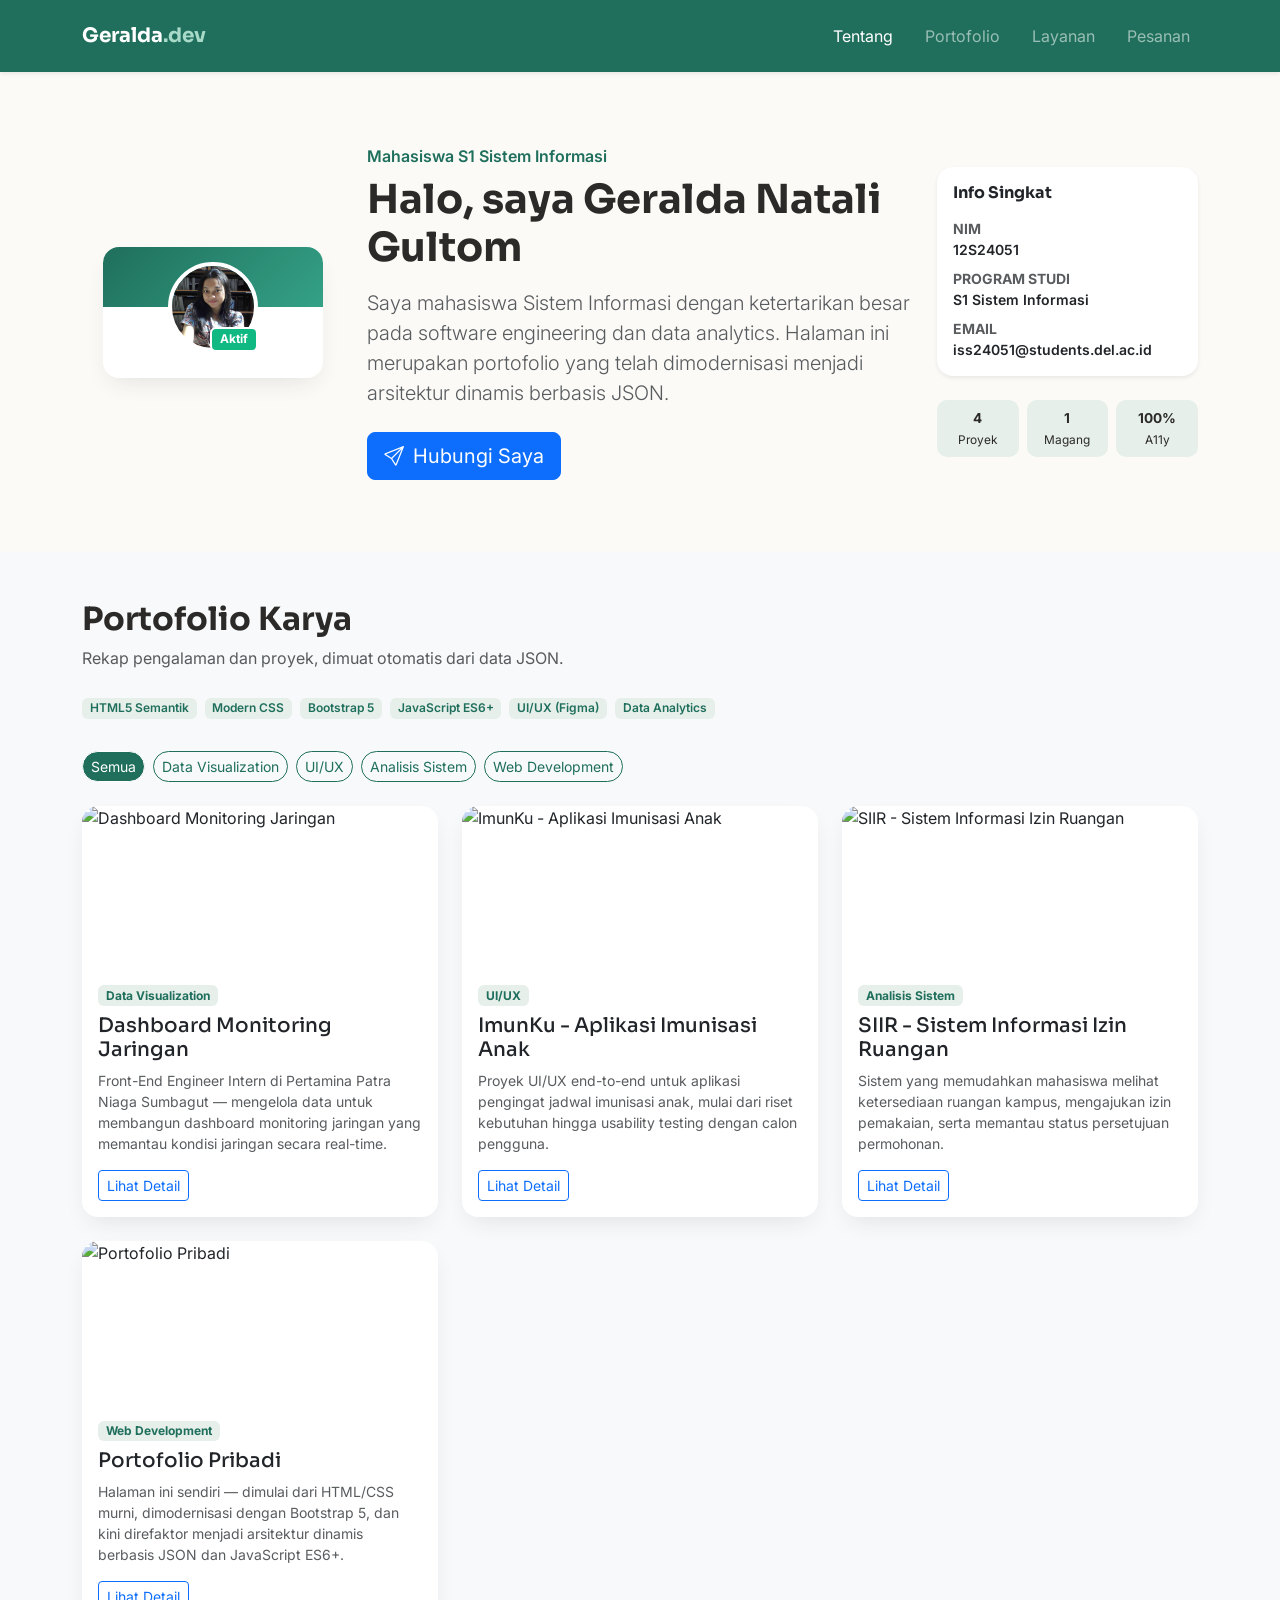
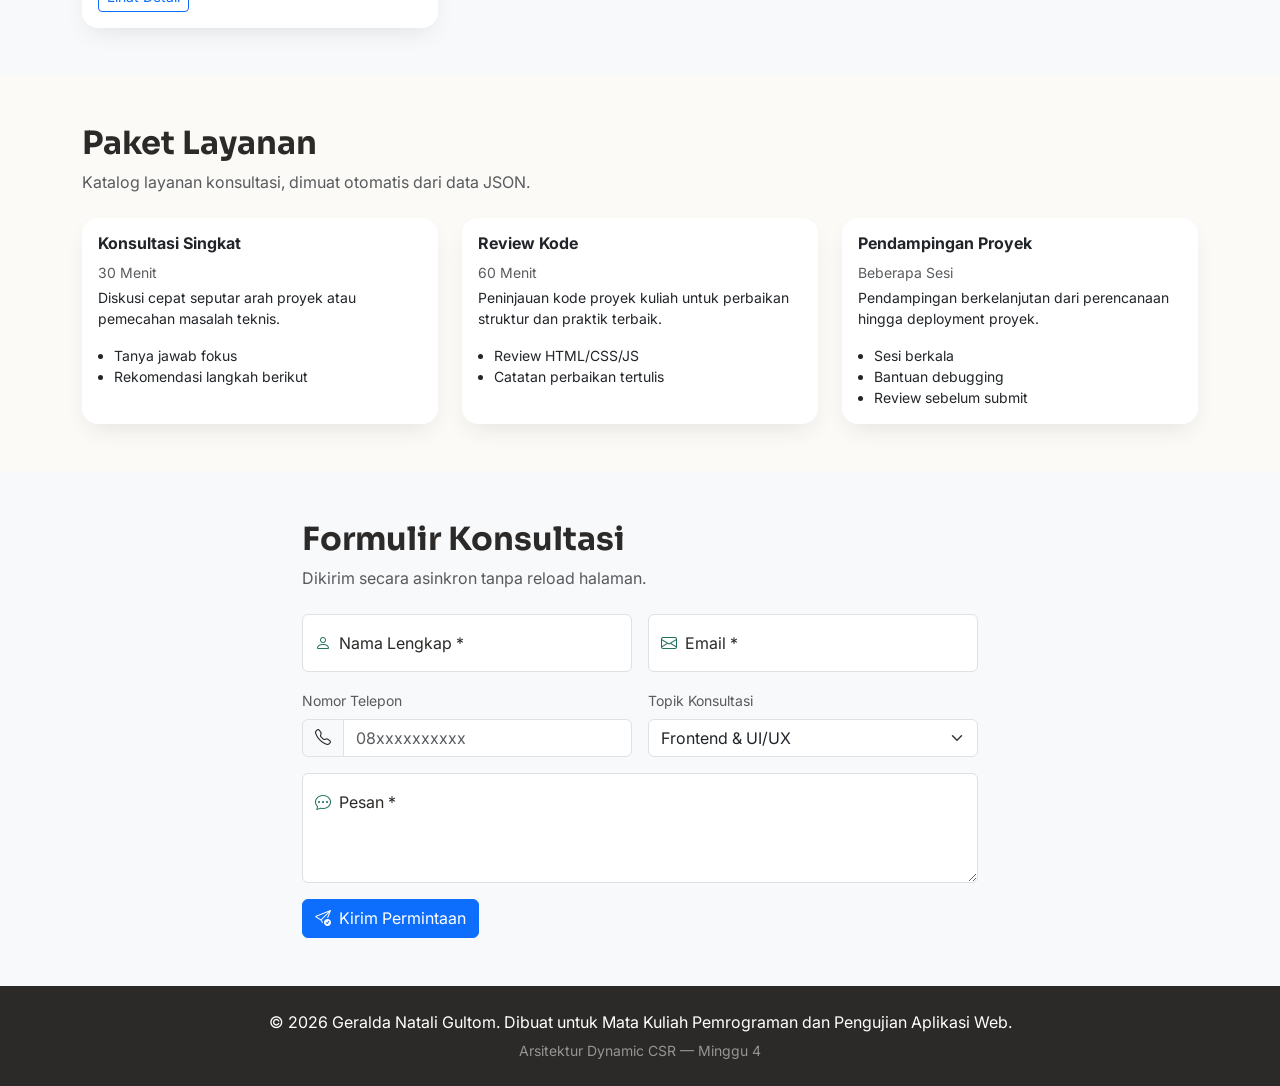
==== commit 898d0c07: "fix(week4): restore navbar styling and fix broken thumbnail images" ====
--- a/index.html
+++ b/index.html
@@ -8,12 +8,9 @@
   <link rel="preconnect" href="https://fonts.googleapis.com">
   <link href="https://fonts.googleapis.com/css2?family=Sora:wght@600;700;800&family=Inter:wght@400;500;600&display=swap" rel="stylesheet">
 
-  <!-- Bootstrap 5.3.3 CSS -->
   <link href="https://cdn.jsdelivr.net/npm/bootstrap@5.3.3/dist/css/bootstrap.min.css" rel="stylesheet">
-  <!-- Bootstrap Icons -->
   <link rel="stylesheet" href="https://cdn.jsdelivr.net/npm/bootstrap-icons@1.11.3/font/bootstrap-icons.min.css">
 
-  <!-- Custom CSS dimuat SETELAH Bootstrap -->
   <link rel="stylesheet" href="style.css">
 </head>
 <body>
@@ -30,7 +27,13 @@
           <ul class="navbar-nav ms-auto gap-lg-3">
             <li class="nav-item"><a class="nav-link active" href="#tentang">Tentang</a></li>
             <li class="nav-item"><a class="nav-link" href="#portofolio">Portofolio</a></li>
-            <li class="nav-item"><a class="nav-link" href="#layanan">Kontak</a></li>
+            <li class="nav-item"><a class="nav-link" href="#layanan">Layanan</a></li>
+            <li class="nav-item">
+              <a class="nav-link position-relative" href="#layanan">
+                Pesanan
+                <span id="orderBadge" class="badge rounded-pill bg-danger d-none">0</span>
+              </a>
+            </li>
           </ul>
         </div>
       </div>
@@ -38,7 +41,7 @@
   </header>
 
   <main>
-    <!--  HERO / TENTANG SAYA  -->
+    <!--  HERO / TENTANG SAYA (DINAMIS) \\ -->
     <section id="tentang" class="hero-section py-5">
       <div class="container py-4">
         <div class="row align-items-center g-4">
@@ -47,7 +50,7 @@
             <div class="profile-photo-card mx-auto">
               <div class="photo-banner"></div>
               <div class="avatar-wrap mx-auto">
-                <img src="foto-profil.jpg" alt="Foto Geralda Natali Gultom" class="avatar-img">
+                <img id="profilePhoto" src="" alt="Foto Profil" class="avatar-img">
                 <span class="badge status-badge">Aktif</span>
               </div>
             </div>
@@ -55,12 +58,8 @@
 
           <div class="col-lg-6">
             <p class="eyebrow fw-semibold mb-2">Mahasiswa S1 Sistem Informasi</p>
-            <h1 class="display-6 fw-bold mb-3">Halo, saya Geralda Natali Gultom</h1>
-            <p class="lead text-muted mb-4">
-              Saya mahasiswa Sistem Informasi dengan ketertarikan besar pada software engineering
-              dan data analytics. Halaman ini merupakan portofolio yang telah dimodernisasi
-              menggunakan Bootstrap 5.
-            </p>
+            <h1 id="profileName" class="display-6 fw-bold mb-3">Memuat...</h1>
+            <p id="profileBio" class="lead text-muted mb-4">Memuat data profil...</p>
             <a href="#layanan" class="btn btn-primary btn-lg">
               <i class="bi bi-send me-1"></i> Hubungi Saya
             </a>
@@ -72,235 +71,108 @@
                 <h2 class="h6 fw-bold mb-3">Info Singkat</h2>
                 <dl class="mb-0 small">
                   <dt class="text-muted text-uppercase">NIM</dt>
-                  <dd class="fw-semibold">12S24051</dd>
+                  <dd id="profileNim" class="fw-semibold">-</dd>
                   <dt class="text-muted text-uppercase mt-2">Program Studi</dt>
-                  <dd class="fw-semibold">S1 Sistem Informasi</dd>
+                  <dd id="profileProgram" class="fw-semibold">-</dd>
                   <dt class="text-muted text-uppercase mt-2">Email</dt>
-                  <dd class="fw-semibold mb-0">iss24051@students.del.ac.id</dd>
+                  <dd id="profileEmail" class="fw-semibold mb-0">-</dd>
                 </dl>
               </div>
             </aside>
+
+            <div class="row text-center mt-3 g-2">
+              <div class="col-4"><div class="stat-box"><strong id="statProjects">-</strong><br><small>Proyek</small></div></div>
+              <div class="col-4"><div class="stat-box"><strong id="statInternships">-</strong><br><small>Magang</small></div></div>
+              <div class="col-4"><div class="stat-box"><strong id="statA11y">-</strong><br><small>A11y</small></div></div>
+            </div>
           </div>
 
         </div>
       </div>
     </section>
 
-    <!--  PORTOFOLIO: GRID + MODAL  -->
+    <!--  PORTOFOLIO: DINAMIS DARI JSON  -->
     <section id="portofolio" class="py-5 bg-light">
       <div class="container">
         <h2 class="fw-bold">Portofolio Karya</h2>
-        <p class="text-muted mb-4">Rekap pengalaman dan proyek yang sudah saya kerjakan.</p>
-
-        <ul class="list-inline mb-4">
-          <li class="list-inline-item badge skill-badge mb-2">HTML5 Semantik</li>
-          <li class="list-inline-item badge skill-badge mb-2">Modern CSS</li>
-          <li class="list-inline-item badge skill-badge mb-2">Bootstrap 5</li>
-          <li class="list-inline-item badge skill-badge mb-2">UI/UX (Figma)</li>
-          <li class="list-inline-item badge skill-badge mb-2">Data Analytics</li>
-        </ul>
-
-        <div class="row row-cols-1 row-cols-md-2 row-cols-lg-3 g-4">
-
-          <article class="col">
-            <div class="card h-100 project-card">
-              <div class="card-banner banner-1"></div>
-              <div class="card-body">
-                <span class="badge tech-badge mb-2">JavaScript · Data Viz</span>
-                <h3 class="h5 card-title">Dashboard Monitoring Jaringan</h3>
-                <p class="card-text text-muted small">
-                  Front-End Engineer Intern di Pertamina Patra Niaga Sumbagut — mengelola data
-                  untuk membangun dashboard monitoring jaringan real-time.
-                </p>
-                <button class="btn btn-outline-primary btn-sm" data-bs-toggle="modal" data-bs-target="#modalProyek1">
-                  Lihat Detail
-                </button>
-              </div>
-            </div>
-          </article>
-
-          <article class="col">
-            <div class="card h-100 project-card">
-              <div class="card-banner banner-2"></div>
-              <div class="card-body">
-                <span class="badge tech-badge mb-2">Figma · UX Research</span>
-                <h3 class="h5 card-title">ImunKu — Aplikasi Imunisasi Anak</h3>
-                <p class="card-text text-muted small">
-                  Merancang pengalaman pengguna aplikasi pengingat imunisasi anak dari tahap
-                  requirements hingga usability testing.
-                </p>
-                <button class="btn btn-outline-primary btn-sm" data-bs-toggle="modal" data-bs-target="#modalProyek2">
-                  Lihat Detail
-                </button>
-              </div>
-            </div>
-          </article>
-
-          <article class="col">
-            <div class="card h-100 project-card">
-              <div class="card-banner banner-3"></div>
-              <div class="card-body">
-                <span class="badge tech-badge mb-2">Analisis Sistem</span>
-                <h3 class="h5 card-title">SIIR — Sistem Informasi Izin Ruangan</h3>
-                <p class="card-text text-muted small">
-                  Sistem yang memudahkan mahasiswa melihat ketersediaan ruangan, mengajukan izin,
-                  dan memantau status persetujuan.
-                </p>
-                <button class="btn btn-outline-primary btn-sm" data-bs-toggle="modal" data-bs-target="#modalProyek3">
-                  Lihat Detail
-                </button>
-              </div>
-            </div>
-          </article>
-
-          <article class="col">
-            <div class="card h-100 project-card">
-              <div class="card-banner banner-4"></div>
-              <div class="card-body">
-                <span class="badge tech-badge mb-2">HTML5 · Bootstrap 5</span>
-                <h3 class="h5 card-title">Portofolio Pribadi (Proyek Ini)</h3>
-                <p class="card-text text-muted small">
-                  Halaman ini sendiri — dimulai dari HTML/CSS murni di Minggu 2, kini
-                  dimodernisasi total menggunakan Bootstrap 5.
-                </p>
-                <button class="btn btn-outline-primary btn-sm" data-bs-toggle="modal" data-bs-target="#modalProyek4">
-                  Lihat Detail
-                </button>
-              </div>
-            </div>
-          </article>
-
+        <p class="text-muted mb-4">Rekap pengalaman dan proyek, dimuat otomatis dari data JSON.</p>
+
+        <!-- Diisi JS: badge keahlian -->
+        <ul id="skillBadges" class="list-inline mb-4"></ul>
+
+        <!-- Diisi JS: tombol filter kategori -->
+        <div id="categoryFilters" class="d-flex flex-wrap gap-2 mb-4"></div>
+
+        <!-- Diisi JS: kartu proyek (LOADING / SUCCESS / EMPTY / ERROR state) -->
+        <div class="row row-cols-1 row-cols-md-2 row-cols-lg-3 g-4" id="projectGrid"></div>
+      </div>
+
+      <!-- UNIVERSAL MODAL: 1 elemen untuk SEMUA proyek -->
+      <div class="modal fade" id="universalProjectModal" tabindex="-1">
+        <div class="modal-dialog modal-lg modal-dialog-centered">
+          <div class="modal-content border-0 shadow-lg">
+            <div class="modal-header bg-primary text-white">
+              <h5 class="modal-title fw-bold" id="projectModalTitle">Judul Proyek</h5>
+              <button type="button" class="btn-close btn-close-white" data-bs-dismiss="modal"></button>
+            </div>
+            <div class="modal-body p-4" id="projectModalBody">
+              <!-- Diinjeksi dinamis oleh app.js -->
+            </div>
+          </div>
         </div>
       </div>
-
-      <!-- ===== MODALS ===== -->
-      <div class="modal fade" id="modalProyek1" tabindex="-1">
-        <div class="modal-dialog modal-dialog-centered">
-          <div class="modal-content">
-            <div class="modal-header">
-              <h5 class="modal-title fw-bold">Dashboard Monitoring Jaringan</h5>
-              <button type="button" class="btn-close" data-bs-dismiss="modal"></button>
-            </div>
-            <div class="modal-body">
-              <p>Selama magang di Pertamina Patra Niaga Sumbagut, saya bertanggung jawab mengelola
-              dan membersihkan data jaringan, kemudian memvisualisasikannya menjadi dashboard
-              monitoring yang membantu tim memantau kondisi jaringan secara real-time.</p>
-              <p class="mb-0"><strong>Teknologi:</strong> HTML, CSS, JavaScript, Data Visualization</p>
-            </div>
-          </div>
-        </div>
-      </div>
-
-      <div class="modal fade" id="modalProyek2" tabindex="-1">
-        <div class="modal-dialog modal-dialog-centered">
-          <div class="modal-content">
-            <div class="modal-header">
-              <h5 class="modal-title fw-bold">ImunKu — Aplikasi Imunisasi Anak</h5>
-              <button type="button" class="btn-close" data-bs-dismiss="modal"></button>
-            </div>
-            <div class="modal-body">
-              <p>Proyek UI/UX end-to-end untuk aplikasi pengingat jadwal imunisasi anak. Saya
-              terlibat mulai dari riset kebutuhan pengguna, membuat wireframe dan prototipe di
-              Figma, hingga melakukan usability testing dengan calon pengguna.</p>
-              <p class="mb-0"><strong>Teknologi:</strong> Figma, UX Research, Usability Testing</p>
-            </div>
-          </div>
-        </div>
-      </div>
-
-      <div class="modal fade" id="modalProyek3" tabindex="-1">
-        <div class="modal-dialog modal-dialog-centered">
-          <div class="modal-content">
-            <div class="modal-header">
-              <h5 class="modal-title fw-bold">SIIR — Sistem Informasi Izin Ruangan</h5>
-              <button type="button" class="btn-close" data-bs-dismiss="modal"></button>
-            </div>
-            <div class="modal-body">
-              <p>Sistem informasi yang saya rancang untuk memudahkan mahasiswa melihat
-              ketersediaan ruangan kampus secara real-time, mengajukan izin pemakaian, serta
-              memantau status persetujuan permohonan tersebut.</p>
-              <p class="mb-0"><strong>Fokus:</strong> Analisis & Perancangan Sistem</p>
-            </div>
-          </div>
-        </div>
-      </div>
-
-      <div class="modal fade" id="modalProyek4" tabindex="-1">
-        <div class="modal-dialog modal-dialog-centered">
-          <div class="modal-content">
-            <div class="modal-header">
-              <h5 class="modal-title fw-bold">Portofolio Pribadi</h5>
-              <button type="button" class="btn-close" data-bs-dismiss="modal"></button>
-            </div>
-            <div class="modal-body">
-              <p>Halaman portofolio ini dibangun secara bertahap: Minggu 2 menggunakan HTML5
-              semantik dan CSS murni, kemudian di Minggu 3 direfaktor menggunakan Bootstrap 5
-              dengan custom CSS overrides untuk mempertahankan identitas visual pribadi.</p>
-              <p class="mb-0"><strong>Teknologi:</strong> HTML5, CSS3, Bootstrap 5, Git, GitHub Pages</p>
-            </div>
-          </div>
-        </div>
-      </div>
-    </section>
-
-    <!--  FORMULIR LAYANAN  -->
-    <section id="layanan" class="py-5">
+    </section>
+
+    <!--  LAYANAN: DINAMIS DARI JSON  -->
+    <section class="py-5">
+      <div class="container">
+        <h2 class="fw-bold">Paket Layanan</h2>
+        <p class="text-muted mb-4">Katalog layanan konsultasi, dimuat otomatis dari data JSON.</p>
+        <div class="row g-4" id="serviceGrid"></div>
+      </div>
+    </section>
+
+    <!--  FORMULIR: ASYNC + LOCALSTORAGE  -->
+    <section id="layanan" class="py-5 bg-light">
       <div class="container" style="max-width: 700px;">
         <h2 class="fw-bold">Formulir Konsultasi</h2>
-        <p class="text-muted mb-4">Punya pertanyaan seputar proyek kuliah? Isi formulir berikut.</p>
-
-        <form class="needs-validation" novalidate id="consultForm">
+        <p class="text-muted mb-4">Dikirim secara asinkron tanpa reload halaman.</p>
+
+        <form id="consultForm" class="needs-validation" novalidate>
           <div class="row g-3">
             <div class="col-md-6">
               <div class="form-floating">
-                <input type="text" class="form-control" id="floatingNama" placeholder="Nama" required>
+                <input type="text" class="form-control" id="floatingNama" name="nama" placeholder="Nama" required>
                 <label for="floatingNama"><i class="bi bi-person me-1"></i> Nama Lengkap *</label>
-                <div class="invalid-feedback">Nama wajib diisi.</div>
               </div>
             </div>
             <div class="col-md-6">
               <div class="form-floating">
-                <input type="email" class="form-control" id="floatingEmail" placeholder="nama@email.com" required>
+                <input type="email" class="form-control" id="floatingEmail" name="email" placeholder="nama@email.com" required>
                 <label for="floatingEmail"><i class="bi bi-envelope me-1"></i> Email *</label>
-                <div class="invalid-feedback">Masukkan alamat email yang valid.</div>
-              </div>
-            </div>
-
+              </div>
+            </div>
             <div class="col-md-6">
               <label for="teleponInput" class="form-label small text-muted">Nomor Telepon</label>
               <div class="input-group">
                 <span class="input-group-text"><i class="bi bi-telephone"></i></span>
-                <input type="tel" class="form-control" id="teleponInput" placeholder="08xxxxxxxxxx">
-              </div>
-            </div>
-
+                <input type="tel" class="form-control" id="teleponInput" name="telepon" placeholder="08xxxxxxxxxx">
+              </div>
+            </div>
             <div class="col-md-6">
               <label for="kategoriSelect" class="form-label small text-muted">Topik Konsultasi</label>
-              <select class="form-select" id="kategoriSelect">
+              <select class="form-select" id="kategoriSelect" name="kategori">
                 <option selected>Frontend & UI/UX</option>
                 <option>Backend</option>
                 <option>Data Analytics</option>
               </select>
             </div>
-
             <div class="col-12">
               <div class="form-floating">
-                <textarea class="form-control" id="floatingPesan" style="height: 110px" placeholder="Pesan" required></textarea>
+                <textarea class="form-control" id="floatingPesan" name="pesan" style="height: 110px" placeholder="Pesan" required></textarea>
                 <label for="floatingPesan"><i class="bi bi-chat-dots me-1"></i> Pesan *</label>
-                <div class="invalid-feedback">Pesan tidak boleh kosong.</div>
-              </div>
-            </div>
-
-            <div class="col-12">
-              <div class="form-check">
-                <input class="form-check-input" type="checkbox" id="agreeCheck" required>
-                <label class="form-check-label small" for="agreeCheck">
-                  Saya menyetujui syarat & ketentuan yang berlaku *
-                </label>
-                <div class="invalid-feedback">Anda harus menyetujui syarat & ketentuan.</div>
-              </div>
-            </div>
-
+              </div>
+            </div>
             <div class="col-12">
               <button class="btn btn-primary" type="submit">
                 <i class="bi bi-send-check me-1"></i> Kirim Permintaan
@@ -312,23 +184,26 @@
     </section>
   </main>
 
+  <!--  TOAST NOTIFICATION  -->
+  <div class="toast-container position-fixed bottom-0 end-0 p-3">
+    <div id="notifToast" class="toast" role="alert">
+      <div class="toast-header">
+        <strong class="me-auto" id="toastTitle">Notifikasi</strong>
+        <button type="button" class="btn-close" data-bs-dismiss="toast"></button>
+      </div>
+      <div class="toast-body" id="toastBody"></div>
+    </div>
+  </div>
+
   <!--  FOOTER  -->
   <footer class="text-center py-4 footer-custom">
     <p class="mb-1">&copy; 2026 Geralda Natali Gultom. Dibuat untuk Mata Kuliah Pemrograman dan Pengujian Aplikasi Web.</p>
-    <small class="text-white-50">Dimodernisasi dengan Bootstrap 5.3</small>
+    <small class="text-white-50">Arsitektur Dynamic CSR — Minggu 4</small>
   </footer>
 
   <script src="https://cdn.jsdelivr.net/npm/bootstrap@5.3.3/dist/js/bootstrap.bundle.min.js"></script>
-  <script>
-    // Aktifkan validasi visual Bootstrap saat form disubmit
-    const form = document.getElementById('consultForm');
-    form.addEventListener('submit', function (event) {
-      if (!form.checkValidity()) {
-        event.preventDefault();
-        event.stopPropagation();
-      }
-      form.classList.add('was-validated');
-    }, false);
-  </script>
+  <!-- PENTING: api-service.js dimuat SEBELUM app.js, karena app.js memakai ApiService -->
+  <script src="js/api-service.js"></script>
+  <script src="js/app.js"></script>
 </body>
 </html>
--- a/style.css
+++ b/style.css
@@ -1,18 +1,16 @@
-/* =========================================================
-   CUSTOM CSS OVERRIDES & THEMING
-   Minimal 6 variabel CSS di :root — di sini ada 8
-   ========================================================= */
+/*  1. UNIVERSAL RESET & VARIABEL */
 :root {
   --color-bg: #fbfaf7;
   --color-surface: #ffffff;
   --color-text: #2b2a28;
-  --color-muted: #6b6b6b;
+  --color-muted: #756f66;
+  --color-border: #e7e2d8;
   --color-accent: #1f6f5c;
   --color-accent-soft: #e6efe9;
   --radius-lg: 16px;
+  --radius-md: 10px;
   --shadow-soft: 0 10px 25px -8px rgba(43, 42, 40, 0.12);
 
-  /* Retheme warna utama Bootstrap TANPA !important */
   --bs-primary: #1f6f5c;
   --bs-primary-rgb: 31, 111, 92;
   --bs-body-font-family: "Inter", sans-serif;
@@ -27,13 +25,13 @@
   font-family: "Sora", sans-serif;
 }
 
-/* ---------- Navbar custom (bukan override bg-dark, tapi class sendiri) ---------- */
+/* 2. NAVBAR */
 .navbar-custom {
   background-color: var(--color-accent);
 }
 .text-accent-light { color: #a9d9c9; }
 
-/* ---------- Hero & Foto Profil ---------- */
+/*  3. HERO & FOTO PROFIL */
 .eyebrow { color: var(--color-accent); }
 
 .profile-photo-card {
@@ -65,7 +63,7 @@
 
 .info-card { border-radius: var(--radius-lg); }
 
-/* ---------- Kartu Proyek: micro-interaction hover ---------- */
+/*  4. KARTU PROYEK */
 .project-card {
   border: none;
   border-radius: var(--radius-lg);
@@ -77,11 +75,10 @@
   transform: translateY(-6px);
   box-shadow: 0 16px 30px -8px rgba(43, 42, 40, 0.2);
 }
-.card-banner { height: 110px; }
-.banner-1 { background: linear-gradient(135deg, #1f6f5c, #34a186); }
-.banner-2 { background: linear-gradient(135deg, #0284c7, #38bdf8); }
-.banner-3 { background: linear-gradient(135deg, #9333ea, #c084fc); }
-.banner-4 { background: linear-gradient(135deg, #d97706, #fbbf24); }
+.project-card .card-img-top {
+  height: 160px;
+  object-fit: cover;
+}
 
 .skill-badge {
   background-color: var(--color-accent-soft);
@@ -93,7 +90,41 @@
   color: var(--color-accent);
 }
 
-/* ---------- Footer ---------- */
+/*  5. FILTER KATEGORI */
+.filter-btn {
+  border: 1px solid var(--color-accent);
+  color: var(--color-accent);
+  background: transparent;
+  border-radius: 999px;
+}
+.filter-btn.active,
+.filter-btn:hover {
+  background: var(--color-accent);
+  color: #fff;
+}
+
+/* 6. KARTU LAYANAN */
+.service-card {
+  border: none;
+  border-radius: var(--radius-lg);
+  box-shadow: var(--shadow-soft);
+  transition: transform 0.2s ease;
+}
+.service-card:hover { transform: translateY(-4px); }
+
+/*  7. STAT BOX & ORDER BADGE */
+.stat-box {
+  background: var(--color-accent-soft);
+  border-radius: 10px;
+  padding: 8px 4px;
+  font-size: 0.85rem;
+}
+#orderBadge { font-size: 0.65rem; vertical-align: top; margin-left: 2px; }
+
+/*  8. FORMULIR */
+.form-floating label i { color: var(--color-accent); }
+
+/* 9. FOOTER */
 .footer-custom {
   background-color: var(--color-text);
   color: #ffffff;
